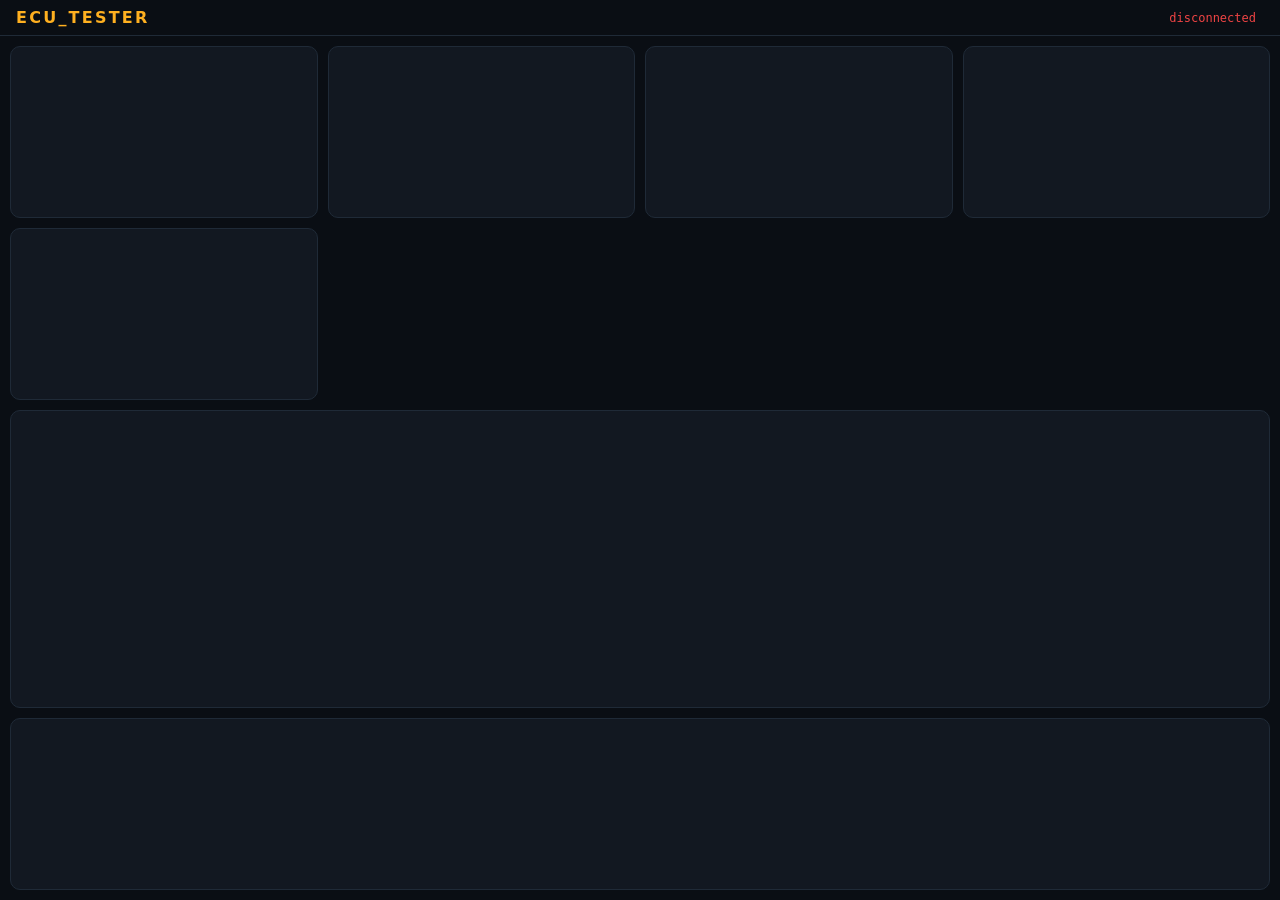
==== web/index.html @ a0873dcd "Add ECU_TESTER scaffold; make firmware build clean for esp32s3 Bring the project scaffold under vers" ====
<!DOCTYPE html>
<html lang="en">
<head>
  <meta charset="utf-8" />
  <meta name="viewport" content="width=device-width, initial-scale=1, viewport-fit=cover" />
  <title>ECU_TESTER</title>
  <link rel="stylesheet" href="css/style.css" />
</head>
<body>
  <!-- Landscape, fullscreen dashboard. Runs in a Chromium kiosk (OPEN_DECISIONS D8). -->
  <div id="app" class="dashboard">
    <header class="topbar">
      <span class="title">ECU_TESTER</span>
      <span id="conn" class="conn conn--down">disconnected</span>
    </header>

    <!-- Component mount points. Each is filled by a JS module (docs/ADDING_COMPONENTS.md).
         The .qml names in the spec map to these web components — QML does not run on
         the ESP32-S3. -->
    <main class="grid">
      <section id="gauges"     class="panel" aria-label="Analog gauges (MAF/MAP/IAT)"></section>
      <section id="voltages"   class="panel" aria-label="Voltage meters (ECU/Sensor)"></section>
      <section id="coils"      class="panel" aria-label="Ignition coils"></section>
      <section id="injectors"  class="panel" aria-label="Injectors (regular + GDI)"></section>
      <section id="status"     class="panel" aria-label="Digital status indicators"></section>
      <section id="scope"      class="panel panel--wide" aria-label="CKP/CMP oscilloscope">
        <canvas id="scope-canvas"></canvas>
      </section>
      <section id="controls"   class="panel panel--wide" aria-label="Manual sim controls"></section>
    </main>
  </div>

  <script type="module" src="js/app.js"></script>
</body>
</html>
---- web/css/style.css ----
/* ECU_TESTER dashboard — minimal landscape/fullscreen shell.
   Visual identity (cyberpunk/automotive) to be developed; salvage S-ECU art per D0. */
:root {
  --bg: #0a0e14;
  --panel: #121821;
  --line: #1f2a37;
  --text: #e6edf3;
  --accent: #ffb020;   /* amber */
  --accent2: #22d3ee;  /* teal  */
  --ok: #34d399;
  --down: #ef4444;
}
* { box-sizing: border-box; }
html, body { margin: 0; height: 100%; background: var(--bg); color: var(--text);
  font-family: "IBM Plex Sans", system-ui, sans-serif; overflow: hidden; }
.dashboard { height: 100vh; display: flex; flex-direction: column; }
.topbar { display: flex; align-items: center; justify-content: space-between;
  padding: 8px 16px; border-bottom: 1px solid var(--line); }
.title { font-weight: 700; letter-spacing: 0.14em; color: var(--accent); }
.conn { font-family: "JetBrains Mono", monospace; font-size: 12px; padding: 2px 8px;
  border-radius: 4px; }
.conn--up { color: var(--ok); }
.conn--down { color: var(--down); }
.grid { flex: 1; display: grid; gap: 10px; padding: 10px;
  grid-template-columns: repeat(4, 1fr); grid-auto-rows: minmax(120px, auto); }
.panel { background: var(--panel); border: 1px solid var(--line); border-radius: 10px;
  padding: 12px; }
.panel--wide { grid-column: span 4; }
#scope-canvas { width: 100%; height: 220px; display: block; }
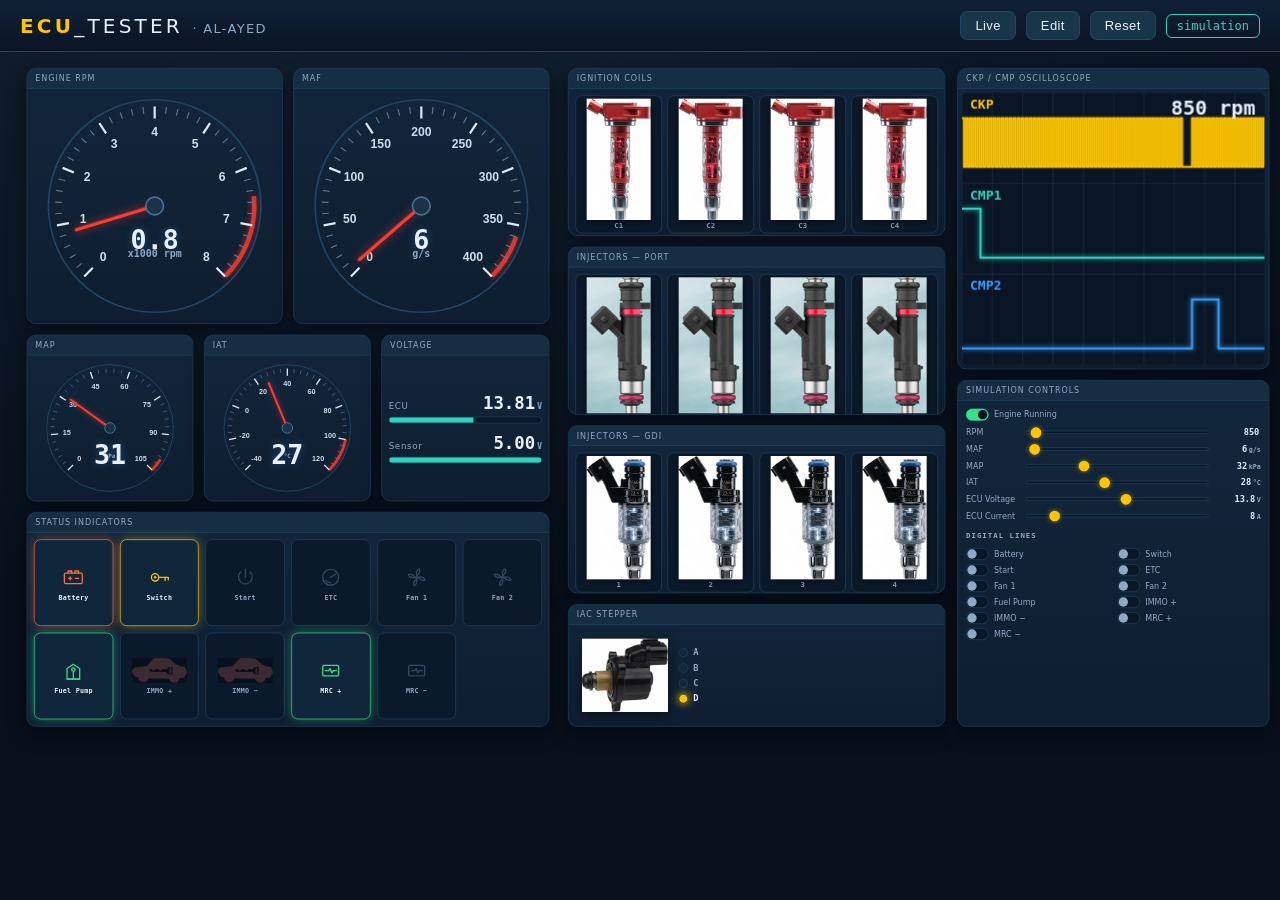
==== commit 016a5b33: "Add web dashboard components, processed assets, and dev tooling Modular front-end for the local dash" ====
--- a/web/index.html
+++ b/web/index.html
@@ -7,27 +7,20 @@
   <link rel="stylesheet" href="css/style.css" />
 </head>
 <body>
-  <!-- Landscape, fullscreen dashboard. Runs in a Chromium kiosk (OPEN_DECISIONS D8). -->
-  <div id="app" class="dashboard">
-    <header class="topbar">
-      <span class="title">ECU_TESTER</span>
-      <span id="conn" class="conn conn--down">disconnected</span>
-    </header>
+  <!-- Landscape kiosk dashboard (OPEN_DECISIONS D8). Free-canvas: modules live on a
+       fixed design-space #stage that scales to FHD/4K; drag/resize in Edit mode. -->
+  <header class="topbar">
+    <span class="brand"><b>ECU</b>_TESTER <em>· AL-AYED</em></span>
+    <div class="tb-actions">
+      <button id="src" class="tb-btn" title="Toggle data source">Live</button>
+      <button id="edit" class="tb-btn" title="Edit / lock layout">Edit</button>
+      <button id="reset" class="tb-btn" title="Reset layout to default">Reset</button>
+      <span id="conn" class="conn conn--sim">simulation</span>
+    </div>
+  </header>
 
-    <!-- Component mount points. Each is filled by a JS module (docs/ADDING_COMPONENTS.md).
-         The .qml names in the spec map to these web components — QML does not run on
-         the ESP32-S3. -->
-    <main class="grid">
-      <section id="gauges"     class="panel" aria-label="Analog gauges (MAF/MAP/IAT)"></section>
-      <section id="voltages"   class="panel" aria-label="Voltage meters (ECU/Sensor)"></section>
-      <section id="coils"      class="panel" aria-label="Ignition coils"></section>
-      <section id="injectors"  class="panel" aria-label="Injectors (regular + GDI)"></section>
-      <section id="status"     class="panel" aria-label="Digital status indicators"></section>
-      <section id="scope"      class="panel panel--wide" aria-label="CKP/CMP oscilloscope">
-        <canvas id="scope-canvas"></canvas>
-      </section>
-      <section id="controls"   class="panel panel--wide" aria-label="Manual sim controls"></section>
-    </main>
+  <div id="stage-wrap">
+    <main id="stage" class="stage"><!-- modules injected by layout.js --></main>
   </div>
 
   <script type="module" src="js/app.js"></script>
--- a/web/css/style.css
+++ b/web/css/style.css
@@ -1,29 +1,169 @@
-/* ECU_TESTER dashboard — minimal landscape/fullscreen shell.
-   Visual identity (cyberpunk/automotive) to be developed; salvage S-ECU art per D0. */
+/* ECU_TESTER dashboard — cobalt (VS Code Cobalt2-flavoured) theme.
+   Free-canvas layout: fixed design-space #stage scaled to FHD/4K. Modules are
+   absolutely positioned, drag/resize in Edit mode. Palette mirrors theme.js (C). */
 :root {
-  --bg: #0a0e14;
-  --panel: #121821;
-  --line: #1f2a37;
-  --text: #e6edf3;
-  --accent: #ffb020;   /* amber */
-  --accent2: #22d3ee;  /* teal  */
-  --ok: #34d399;
-  --down: #ef4444;
+  --bg0:#08101c; --bg1:#0d1a2b; --surface:#12263c; --surface2:#193549;
+  --line:#204461; --text:#e8f1fb; --dim:#8fa9c4;
+  --amber:#ffc600; --cyan:#2dd4bf; --blue:#3aa0ff; --needle:#ff3b30;
+  --ok:#38e08a; --off:#33475f; --warn:#ff6a3d;
 }
 * { box-sizing: border-box; }
-html, body { margin: 0; height: 100%; background: var(--bg); color: var(--text);
-  font-family: "IBM Plex Sans", system-ui, sans-serif; overflow: hidden; }
-.dashboard { height: 100vh; display: flex; flex-direction: column; }
-.topbar { display: flex; align-items: center; justify-content: space-between;
-  padding: 8px 16px; border-bottom: 1px solid var(--line); }
-.title { font-weight: 700; letter-spacing: 0.14em; color: var(--accent); }
-.conn { font-family: "JetBrains Mono", monospace; font-size: 12px; padding: 2px 8px;
-  border-radius: 4px; }
-.conn--up { color: var(--ok); }
-.conn--down { color: var(--down); }
-.grid { flex: 1; display: grid; gap: 10px; padding: 10px;
-  grid-template-columns: repeat(4, 1fr); grid-auto-rows: minmax(120px, auto); }
-.panel { background: var(--panel); border: 1px solid var(--line); border-radius: 10px;
-  padding: 12px; }
-.panel--wide { grid-column: span 4; }
-#scope-canvas { width: 100%; height: 220px; display: block; }
+html,body { margin:0; height:100%; background:
+    radial-gradient(1200px 700px at 30% -10%, #123, transparent),
+    var(--bg0);
+  color:var(--text); overflow:hidden;
+  font-family:"Inter","IBM Plex Sans",system-ui,sans-serif; }
+
+/* ---------- topbar ---------- */
+.topbar { height:52px; display:flex; align-items:center; justify-content:space-between;
+  padding:0 20px; border-bottom:1px solid var(--line);
+  background:linear-gradient(180deg,#0f2036,#0a1524); position:relative; z-index:5; }
+.brand { font-size:20px; letter-spacing:.16em; color:var(--text); }
+.brand b { color:var(--amber); }
+.brand em { color:var(--dim); font-style:normal; font-size:13px; letter-spacing:.1em; }
+.tb-actions { display:flex; align-items:center; gap:10px; }
+.tb-btn { background:var(--surface2); color:var(--text); border:1px solid var(--line);
+  padding:6px 14px; border-radius:7px; font-size:13px; cursor:pointer;
+  transition:.15s; letter-spacing:.03em; }
+.tb-btn:hover { border-color:var(--amber); color:var(--amber); }
+.tb-btn.active { background:var(--amber); color:#0a1524; border-color:var(--amber); }
+.conn { font-family:ui-monospace,monospace; font-size:12px; padding:4px 10px;
+  border-radius:6px; border:1px solid var(--line); }
+.conn--sim  { color:var(--cyan);  border-color:var(--cyan); }
+.conn--live { color:var(--ok);    border-color:var(--ok); }
+.conn--down { color:var(--warn);  border-color:var(--warn); }
+
+/* ---------- stage / free canvas ---------- */
+#stage-wrap { position:absolute; inset:52px 0 0 0; overflow:hidden; }
+.stage { position:relative; transform-origin:top left; }
+.module { position:absolute; display:flex; flex-direction:column;
+  background:linear-gradient(180deg,var(--surface),#0e1e30);
+  border:1px solid var(--line); border-radius:14px; overflow:hidden;
+  box-shadow:0 10px 30px rgba(0,0,0,.45), inset 0 1px 0 rgba(120,170,220,.06); }
+.mod-head { height:30px; display:flex; align-items:center; padding:0 12px;
+  font-size:12px; letter-spacing:.12em; text-transform:uppercase; color:var(--dim);
+  background:rgba(25,53,73,.55); border-bottom:1px solid var(--line); user-select:none; }
+.mod-body { flex:1; position:relative; padding:10px; min-height:0; }
+.mod-resize { display:none; }
+
+/* edit mode affordances */
+body.editing .module { cursor:grab; outline:1px dashed rgba(58,160,255,.5); }
+body.editing .mod-head { cursor:grab; color:var(--amber); }
+body.editing .mod-resize { display:block; position:absolute; right:2px; bottom:2px;
+  width:16px; height:16px; cursor:nwse-resize;
+  background:linear-gradient(135deg,transparent 45%,var(--amber) 45%,var(--amber) 60%,transparent 60%); }
+.module.dragging { cursor:grabbing; box-shadow:0 20px 50px rgba(0,0,0,.6);
+  outline:1px solid var(--amber); z-index:10; }
+
+/* ---------- gauge ---------- */
+.mod-body { display:flex; align-items:center; justify-content:center; }
+.gauge { width:100%; height:100%; overflow:visible; }
+.gauge-ring   { fill:none; stroke:var(--line); stroke-width:1.5; }
+.gauge-major  { stroke:#dfe9f5; stroke-width:2; }
+.gauge-minor  { stroke:#5b7897; stroke-width:1; }
+.gauge-num    { fill:#cdddee; font:600 11px "Inter",sans-serif; text-anchor:middle;
+  dominant-baseline:middle; }
+.gauge-unit   { fill:var(--dim); font:600 9px ui-monospace,monospace; text-anchor:middle; }
+.gauge-redline{ fill:none; stroke:var(--needle); stroke-width:4; opacity:.85;
+  filter:drop-shadow(0 0 3px rgba(255,59,48,.7)); }
+.gauge-needle { stroke:var(--needle); stroke-width:3; stroke-linecap:round;
+  filter:drop-shadow(0 0 4px rgba(255,59,48,.6)); transition:stroke .2s; }
+.gauge-hub    { fill:#1b3348; stroke:#4a6f92; stroke-width:1.5; }
+.gauge-readout{ position:absolute; left:0; right:0; top:58%; text-align:center;
+  pointer-events:none; }
+.gauge-readout .gv { font:700 clamp(20px,3.2vw,40px) ui-monospace,monospace;
+  color:var(--text); text-shadow:0 0 12px rgba(58,160,255,.35); }
+
+/* ---------- voltage meters ---------- */
+.mod-body:has(.vm-row) { flex-direction:column; gap:14px; justify-content:center; }
+.vm-row { width:100%; }
+.vm-head { display:flex; justify-content:space-between; align-items:baseline;
+  margin-bottom:6px; }
+.vm-name { color:var(--dim); font-size:13px; letter-spacing:.08em; }
+.vm-val  { font:700 26px ui-monospace,monospace; color:var(--text); }
+.vm-val small { font-size:12px; color:var(--dim); margin-left:3px; }
+.vm-bar { height:10px; border-radius:6px; background:#0a1727;
+  border:1px solid var(--line); overflow:hidden; }
+.vm-bar > i { display:block; height:100%; width:0; background:var(--cyan);
+  transition:width .12s, background .2s; box-shadow:0 0 10px rgba(45,212,191,.5); }
+
+/* ---------- coil / injector cells ---------- */
+.cell-grid { display:grid; gap:8px; width:100%; height:100%; }
+.coil-grid, .inj-grid { grid-template-columns:repeat(4,1fr); grid-template-rows:repeat(2,1fr); }
+.cell { position:relative; display:flex; flex-direction:column; align-items:center;
+  justify-content:center; background:#0b1a2b; border:1px solid var(--line);
+  border-radius:10px; padding:4px; transition:border-color .15s, box-shadow .15s; }
+.cell-art { position:relative; flex:1; display:flex; align-items:center;
+  justify-content:center; width:100%; min-height:0; }
+.cell-art img { max-height:100%; max-width:80%; object-fit:contain;
+  filter:drop-shadow(0 3px 6px rgba(0,0,0,.5)); }
+.cell-label { font:600 11px ui-monospace,monospace; color:var(--dim); margin-top:2px; }
+.cell.active { border-color:var(--amber); box-shadow:0 0 16px rgba(255,198,0,.25); }
+
+/* spark flash for coils */
+.spark { position:absolute; inset:0; border-radius:10px; pointer-events:none; opacity:0;
+  background:radial-gradient(circle at 50% 42%, rgba(160,210,255,.95), rgba(90,160,255,.35) 40%, transparent 62%); }
+.cell.fire .spark { animation:spark .18s ease-out; }
+@keyframes spark { 0%{opacity:0;transform:scale(.6)} 25%{opacity:1;transform:scale(1.05)}
+  100%{opacity:0;transform:scale(1.2)} }
+
+/* injector spray */
+.inj-spray { position:absolute; bottom:-6%; left:50%; transform:translateX(-50%) scaleY(.2);
+  transform-origin:top center; max-height:60%!important; opacity:0; }
+.cell.spraying .inj-spray { animation:spray .3s ease-in infinite; }
+.cell.spraying { border-color:var(--cyan); box-shadow:0 0 16px rgba(45,212,191,.25); }
+@keyframes spray { 0%{opacity:0;transform:translateX(-50%) scaleY(.2)}
+  40%{opacity:.95} 100%{opacity:0;transform:translateX(-50%) scaleY(1)} }
+
+/* ---------- status tell-tales ---------- */
+.status-grid { display:grid; grid-template-columns:repeat(6,1fr); gap:10px;
+  width:100%; height:100%; }
+.tell { display:flex; flex-direction:column; align-items:center; justify-content:center;
+  gap:6px; background:#0b1a2b; border:1px solid var(--line); border-radius:10px;
+  color:var(--off); padding:6px; transition:.18s; }
+.tell-glyph svg { width:38px; height:38px; display:block; }
+.tell-photo { height:38px; object-fit:contain; opacity:.35; filter:grayscale(.6); transition:.18s; }
+.tell-label { font:600 10px ui-monospace,monospace; color:var(--dim); letter-spacing:.04em; }
+.tell.on { color:var(--on); border-color:var(--on); background:#10263a;
+  box-shadow:0 0 16px color-mix(in srgb,var(--on) 40%,transparent); }
+.tell.on .tell-photo { opacity:1; filter:none; }
+.tell.on .tell-label { color:var(--text); }
+
+/* ---------- IAC ---------- */
+.iac { display:flex; align-items:center; gap:16px; width:100%; height:100%; padding:4px 10px; }
+.iac-photo { height:88%; max-width:52%; object-fit:contain;
+  filter:drop-shadow(0 4px 8px rgba(0,0,0,.5)); }
+.iac-phases { display:flex; flex-direction:column; gap:8px; }
+.phase { display:flex; align-items:center; gap:8px; color:var(--dim);
+  font:600 13px ui-monospace,monospace; }
+.phase i { width:14px; height:14px; border-radius:50%; background:#12283c;
+  border:1px solid var(--line); transition:.1s; }
+.phase.lit i { background:var(--amber); box-shadow:0 0 12px var(--amber); }
+.phase.lit { color:var(--text); }
+
+/* ---------- scope ---------- */
+#stage .module[data-id="scope"] .mod-body { padding:6px; }
+.scope-canvas { width:100%; height:100%; display:block; border-radius:8px; }
+
+/* ---------- controls ---------- */
+#stage .module[data-id="controls"] .mod-body { display:block; overflow-y:auto; padding:12px; }
+.controls { display:flex; flex-direction:column; gap:10px; }
+.ctl-sub { font:600 11px ui-monospace,monospace; letter-spacing:.14em;
+  text-transform:uppercase; color:var(--dim); margin:6px 0 2px; }
+.ctl-slider { display:grid; grid-template-columns:78px 1fr 66px; align-items:center; gap:10px; }
+.ctl-name { font-size:12px; color:var(--dim); }
+.ctl-slider .ctl-val { font:700 13px ui-monospace,monospace; text-align:right; color:var(--text); }
+.ctl-val small { color:var(--dim); font-size:10px; margin-left:2px; }
+input[type=range] { -webkit-appearance:none; height:5px; border-radius:4px;
+  background:#0a1727; border:1px solid var(--line); outline:none; }
+input[type=range]::-webkit-slider-thumb { -webkit-appearance:none; width:16px; height:16px;
+  border-radius:50%; background:var(--amber); cursor:pointer; box-shadow:0 0 8px rgba(255,198,0,.6); }
+.toggle-grid { display:grid; grid-template-columns:1fr 1fr; gap:6px 12px; }
+.ctl-toggle { display:flex; align-items:center; gap:8px; cursor:pointer; }
+.ctl-toggle input { display:none; }
+.ctl-toggle .sw { width:34px; height:18px; border-radius:10px; background:#0a1727;
+  border:1px solid var(--line); position:relative; transition:.15s; flex:none; }
+.ctl-toggle .sw::after { content:""; position:absolute; top:1px; left:1px; width:14px;
+  height:14px; border-radius:50%; background:var(--dim); transition:.15s; }
+.ctl-toggle input:checked + .sw { background:var(--ok); border-color:var(--ok); }
+.ctl-toggle input:checked + .sw::after { left:17px; background:#0a1524; }
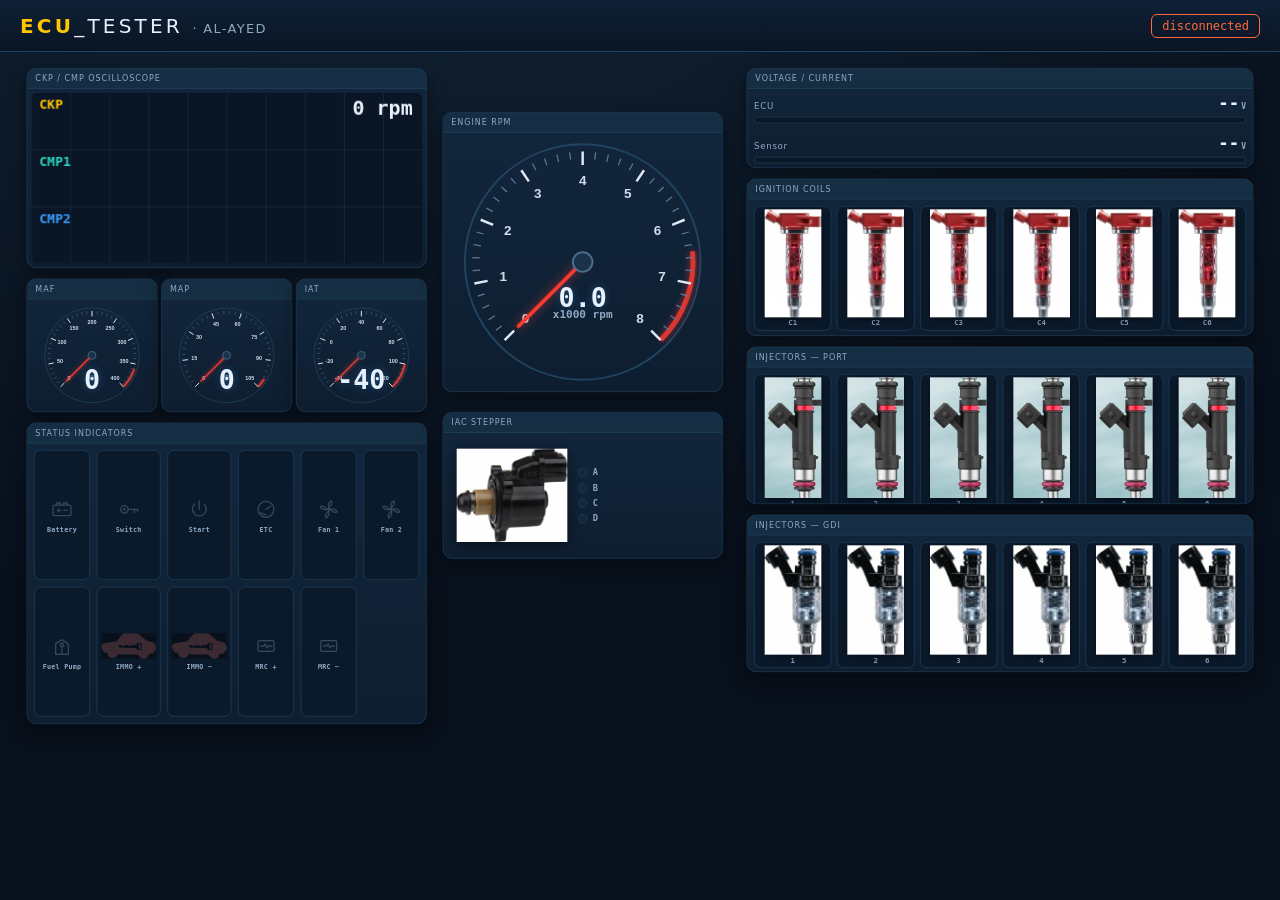
==== commit b8d0694e: "Real-time-only dashboard: drop sim, reorder to sketch, 6-cyl banks Remove simulation mode entirely (" ====
--- a/web/index.html
+++ b/web/index.html
@@ -8,14 +8,11 @@
 </head>
 <body>
   <!-- Landscape kiosk dashboard (OPEN_DECISIONS D8). Free-canvas: modules live on a
-       fixed design-space #stage that scales to FHD/4K; drag/resize in Edit mode. -->
+       fixed design-space #stage that scales to FHD/4K. Real-time device data only. -->
   <header class="topbar">
     <span class="brand"><b>ECU</b>_TESTER <em>· AL-AYED</em></span>
     <div class="tb-actions">
-      <button id="src" class="tb-btn" title="Toggle data source">Live</button>
-      <button id="edit" class="tb-btn" title="Edit / lock layout">Edit</button>
-      <button id="reset" class="tb-btn" title="Reset layout to default">Reset</button>
-      <span id="conn" class="conn conn--sim">simulation</span>
+      <span id="conn" class="conn conn--connecting">connecting…</span>
     </div>
   </header>
 
--- a/web/css/style.css
+++ b/web/css/style.css
@@ -22,16 +22,11 @@
 .brand b { color:var(--amber); }
 .brand em { color:var(--dim); font-style:normal; font-size:13px; letter-spacing:.1em; }
 .tb-actions { display:flex; align-items:center; gap:10px; }
-.tb-btn { background:var(--surface2); color:var(--text); border:1px solid var(--line);
-  padding:6px 14px; border-radius:7px; font-size:13px; cursor:pointer;
-  transition:.15s; letter-spacing:.03em; }
-.tb-btn:hover { border-color:var(--amber); color:var(--amber); }
-.tb-btn.active { background:var(--amber); color:#0a1524; border-color:var(--amber); }
 .conn { font-family:ui-monospace,monospace; font-size:12px; padding:4px 10px;
   border-radius:6px; border:1px solid var(--line); }
-.conn--sim  { color:var(--cyan);  border-color:var(--cyan); }
-.conn--live { color:var(--ok);    border-color:var(--ok); }
-.conn--down { color:var(--warn);  border-color:var(--warn); }
+.conn--connecting   { color:var(--amber); border-color:var(--amber); }
+.conn--connected    { color:var(--ok);    border-color:var(--ok); }
+.conn--disconnected { color:var(--warn);  border-color:var(--warn); }
 
 /* ---------- stage / free canvas ---------- */
 #stage-wrap { position:absolute; inset:52px 0 0 0; overflow:hidden; }
@@ -44,16 +39,6 @@
   font-size:12px; letter-spacing:.12em; text-transform:uppercase; color:var(--dim);
   background:rgba(25,53,73,.55); border-bottom:1px solid var(--line); user-select:none; }
 .mod-body { flex:1; position:relative; padding:10px; min-height:0; }
-.mod-resize { display:none; }
-
-/* edit mode affordances */
-body.editing .module { cursor:grab; outline:1px dashed rgba(58,160,255,.5); }
-body.editing .mod-head { cursor:grab; color:var(--amber); }
-body.editing .mod-resize { display:block; position:absolute; right:2px; bottom:2px;
-  width:16px; height:16px; cursor:nwse-resize;
-  background:linear-gradient(135deg,transparent 45%,var(--amber) 45%,var(--amber) 60%,transparent 60%); }
-.module.dragging { cursor:grabbing; box-shadow:0 20px 50px rgba(0,0,0,.6);
-  outline:1px solid var(--amber); z-index:10; }
 
 /* ---------- gauge ---------- */
 .mod-body { display:flex; align-items:center; justify-content:center; }
@@ -89,7 +74,7 @@
 
 /* ---------- coil / injector cells ---------- */
 .cell-grid { display:grid; gap:8px; width:100%; height:100%; }
-.coil-grid, .inj-grid { grid-template-columns:repeat(4,1fr); grid-template-rows:repeat(2,1fr); }
+.coil-grid, .inj-grid { grid-template-columns:repeat(6,1fr); grid-template-rows:1fr; }
 .cell { position:relative; display:flex; flex-direction:column; align-items:center;
   justify-content:center; background:#0b1a2b; border:1px solid var(--line);
   border-radius:10px; padding:4px; transition:border-color .15s, box-shadow .15s; }
@@ -144,26 +129,3 @@
 /* ---------- scope ---------- */
 #stage .module[data-id="scope"] .mod-body { padding:6px; }
 .scope-canvas { width:100%; height:100%; display:block; border-radius:8px; }
-
-/* ---------- controls ---------- */
-#stage .module[data-id="controls"] .mod-body { display:block; overflow-y:auto; padding:12px; }
-.controls { display:flex; flex-direction:column; gap:10px; }
-.ctl-sub { font:600 11px ui-monospace,monospace; letter-spacing:.14em;
-  text-transform:uppercase; color:var(--dim); margin:6px 0 2px; }
-.ctl-slider { display:grid; grid-template-columns:78px 1fr 66px; align-items:center; gap:10px; }
-.ctl-name { font-size:12px; color:var(--dim); }
-.ctl-slider .ctl-val { font:700 13px ui-monospace,monospace; text-align:right; color:var(--text); }
-.ctl-val small { color:var(--dim); font-size:10px; margin-left:2px; }
-input[type=range] { -webkit-appearance:none; height:5px; border-radius:4px;
-  background:#0a1727; border:1px solid var(--line); outline:none; }
-input[type=range]::-webkit-slider-thumb { -webkit-appearance:none; width:16px; height:16px;
-  border-radius:50%; background:var(--amber); cursor:pointer; box-shadow:0 0 8px rgba(255,198,0,.6); }
-.toggle-grid { display:grid; grid-template-columns:1fr 1fr; gap:6px 12px; }
-.ctl-toggle { display:flex; align-items:center; gap:8px; cursor:pointer; }
-.ctl-toggle input { display:none; }
-.ctl-toggle .sw { width:34px; height:18px; border-radius:10px; background:#0a1727;
-  border:1px solid var(--line); position:relative; transition:.15s; flex:none; }
-.ctl-toggle .sw::after { content:""; position:absolute; top:1px; left:1px; width:14px;
-  height:14px; border-radius:50%; background:var(--dim); transition:.15s; }
-.ctl-toggle input:checked + .sw { background:var(--ok); border-color:var(--ok); }
-.ctl-toggle input:checked + .sw::after { left:17px; background:#0a1524; }
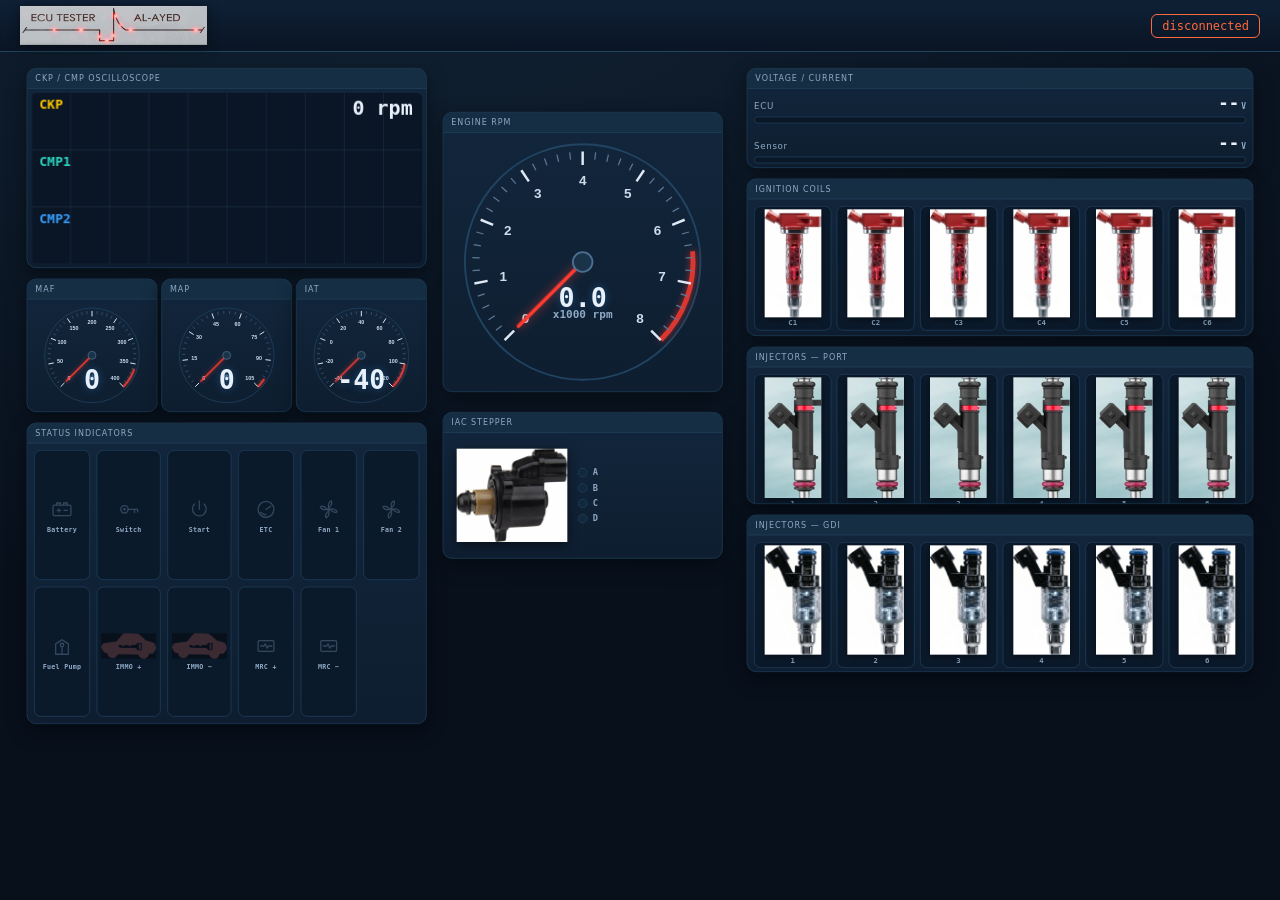
==== commit 70907a9e: "Replace text brand with AL-AYED logo plate in topbar Swap the text-based "ECU_TESTER · AL-AYED" span" ====
--- a/web/index.html
+++ b/web/index.html
@@ -10,7 +10,7 @@
   <!-- Landscape kiosk dashboard (OPEN_DECISIONS D8). Free-canvas: modules live on a
        fixed design-space #stage that scales to FHD/4K. Real-time device data only. -->
   <header class="topbar">
-    <span class="brand"><b>ECU</b>_TESTER <em>· AL-AYED</em></span>
+    <img class="brand-logo" src="assets/img/logo.png" alt="ECU TESTER · AL-AYED" />
     <div class="tb-actions">
       <span id="conn" class="conn conn--connecting">connecting…</span>
     </div>
--- a/web/css/style.css
+++ b/web/css/style.css
@@ -18,9 +18,8 @@
 .topbar { height:52px; display:flex; align-items:center; justify-content:space-between;
   padding:0 20px; border-bottom:1px solid var(--line);
   background:linear-gradient(180deg,#0f2036,#0a1524); position:relative; z-index:5; }
-.brand { font-size:20px; letter-spacing:.16em; color:var(--text); }
-.brand b { color:var(--amber); }
-.brand em { color:var(--dim); font-style:normal; font-size:13px; letter-spacing:.1em; }
+.brand-logo { height:40px; width:auto; display:block; object-fit:contain;
+  filter:drop-shadow(0 2px 6px rgba(0,0,0,.5)); }
 .tb-actions { display:flex; align-items:center; gap:10px; }
 .conn { font-family:ui-monospace,monospace; font-size:12px; padding:4px 10px;
   border-radius:6px; border:1px solid var(--line); }
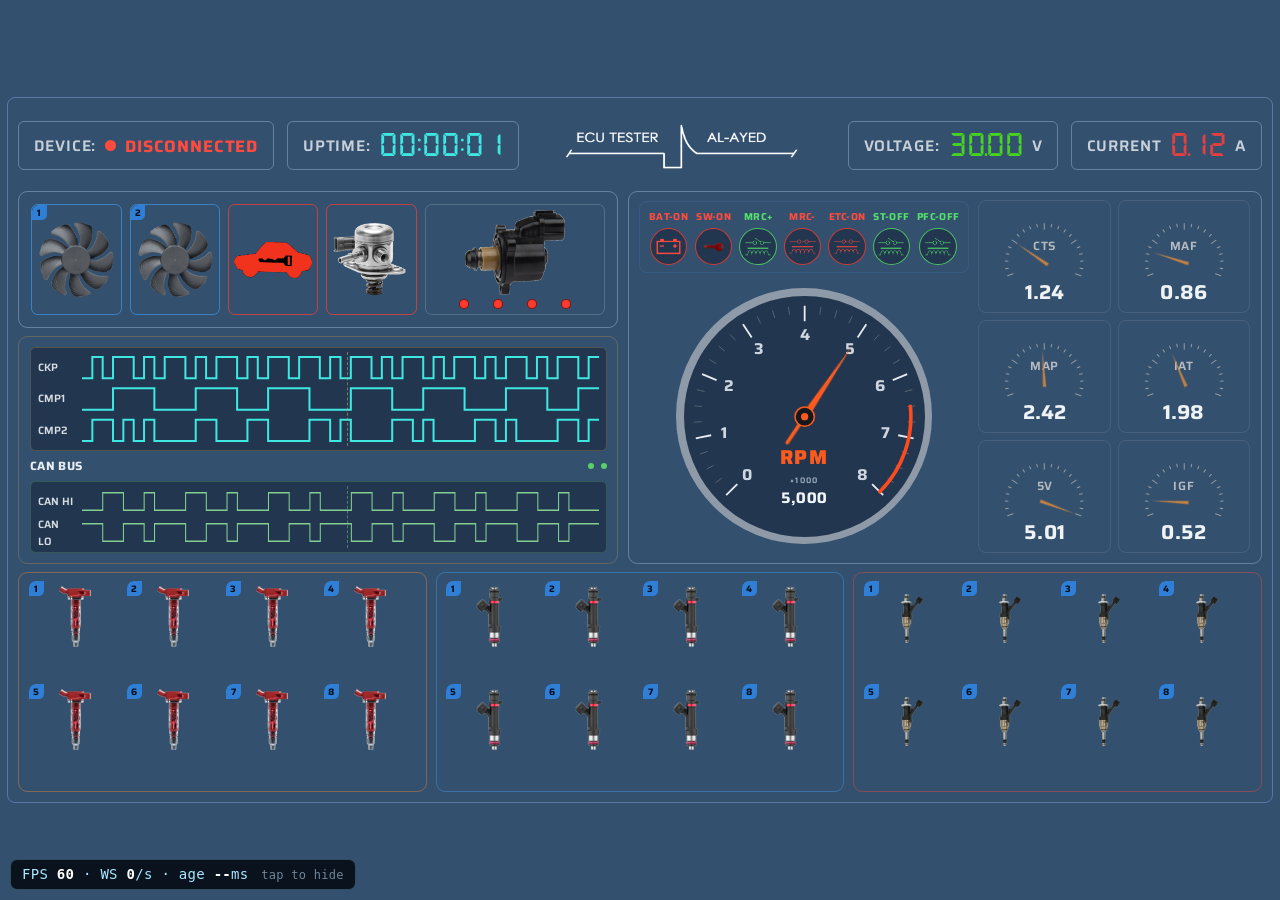
==== commit 43d4c274: "New AL-AYED dashboard: flat marine skin, live protocol wiring, TV-grade rendering Replace the old co" ====
--- a/web/index.html
+++ b/web/index.html
@@ -1,25 +1,212 @@
 <!DOCTYPE html>
 <html lang="en">
 <head>
-  <meta charset="utf-8" />
-  <meta name="viewport" content="width=device-width, initial-scale=1, viewport-fit=cover" />
-  <title>ECU_TESTER</title>
-  <link rel="stylesheet" href="css/style.css" />
+<meta charset="utf-8">
+<meta name="viewport" content="width=device-width, initial-scale=1">
+<title>ECU TESTER — AL-AYED</title>
+<link rel="stylesheet" href="style.css">
 </head>
 <body>
-  <!-- Landscape kiosk dashboard (OPEN_DECISIONS D8). Free-canvas: modules live on a
-       fixed design-space #stage that scales to FHD/4K. Real-time device data only. -->
-  <header class="topbar">
-    <img class="brand-logo" src="assets/img/logo.png" alt="ECU TESTER · AL-AYED" />
-    <div class="tb-actions">
-      <span id="conn" class="conn conn--connecting">connecting…</span>
+
+<div class="stage" id="stage">
+  <!-- Shared SVG gradient defs -->
+  <svg width="0" height="0" style="position:absolute" aria-hidden="true"><defs>
+    <linearGradient id="mgNeedle" x1="0" y1="0" x2="1" y2="1">
+      <stop offset="0" stop-color="#f2b578"></stop>
+      <stop offset="0.6" stop-color="#c07a38"></stop>
+      <stop offset="1" stop-color="#8a4f1e"></stop>
+    </linearGradient>
+  </defs></svg>
+
+  <div class="frame">
+
+    <!-- ================= TOP BAR ================= -->
+    <div class="topbar">
+      <!-- DEVICE STATUS -->
+      <div class="readout readout--device" id="device-panel">
+        <span class="readout-label">DEVICE:</span>
+        <div class="status-led"></div>
+        <span class="status-text" id="device-status">CONNECTED</span>
+      </div>
+
+      <!-- UPTIME -->
+      <div class="readout">
+        <span class="readout-label">UPTIME:</span>
+        <div class="seg seg--uptime">
+          <span class="seg-value" id="uptime">00:00:00</span>
+        </div>
+      </div>
+
+      <!-- CENTER LOGO -->
+      <div class="logo-wrap">
+        <img src="assets/img/logo_w.png" alt="ECU TESTER — AL-AYED">
+      </div>
+
+      <!-- VOLTAGE -->
+      <div class="readout">
+        <span class="readout-label">VOLTAGE:</span>
+        <div class="seg seg--voltage">
+          <span class="seg-value" id="voltage">30.00</span>
+        </div>
+        <span class="readout-unit">V</span>
+      </div>
+
+      <!-- CURRENT -->
+      <div class="readout">
+        <span class="readout-label">CURRENT</span>
+        <div class="seg seg--current">
+          <span class="seg-value" id="current">0.12</span>
+        </div>
+        <span class="readout-unit">A</span>
+      </div>
     </div>
-  </header>
-
-  <div id="stage-wrap">
-    <main id="stage" class="stage"><!-- modules injected by layout.js --></main>
+
+    <!-- ================= MIDDLE ROW ================= -->
+    <div class="mid">
+
+      <!-- LEFT COLUMN -->
+      <div class="left-col">
+
+        <!-- STATUS BUTTON GRID -->
+        <div class="status-grid">
+          <div class="status-cell status-cell--fan" data-cell="fan1">
+            <div class="num-badge">1</div>
+            <img src="assets/img/fan.png" alt="FAN 1">
+          </div>
+          <div class="status-cell status-cell--fan status-cell--fan2" data-cell="fan2">
+            <div class="num-badge">2</div>
+            <img src="assets/img/fan.png" alt="FAN 2">
+          </div>
+          <div class="status-cell status-cell--red" data-cell="imo">
+            <img src="assets/img/immo.png" alt="IMO immobilizer">
+          </div>
+          <div class="status-cell status-cell--red" data-cell="hip">
+            <img src="assets/img/hip.png" alt="HIP high-pressure pump">
+          </div>
+          <div class="status-cell status-cell--iac" id="iac-cell">
+            <img src="assets/img/iac.png" alt="IAC valve">
+            <div class="iac-leds">
+              <div class="iac-led"></div>
+              <div class="iac-led"></div>
+              <div class="iac-led"></div>
+              <div class="iac-led"></div>
+            </div>
+          </div>
+        </div>
+
+        <!-- OSCILLOSCOPE PANEL -->
+        <div class="scope">
+          <!-- CKP / CMP plot: one canvas for all three lanes. SVG path mutation
+               is the priciest repeated paint on single-threaded TV renderers;
+               canvas strokes the same square waves for a fraction of the cost. -->
+          <div class="scope-plot scope-plot--ckp">
+            <div class="scope-cursor"></div>
+            <div class="scope-lanes">
+              <span class="trace-label">CKP</span>
+              <span class="trace-label">CMP1</span>
+              <span class="trace-label">CMP2</span>
+            </div>
+            <canvas id="scope-canvas"></canvas>
+          </div>
+          <!-- CAN header -->
+          <div class="scope-header">
+            <span class="scope-header-title">CAN BUS</span>
+            <span class="scope-header-spacer"></span>
+            <span class="scope-header-dot"></span>
+            <span class="scope-header-dot"></span>
+          </div>
+          <!-- CAN plot (decorative — no CAN channel in protocol v1). The scroll
+               animates the <svg> element itself so it stays GPU-composited;
+               transforms inside an SVG repaint per frame on TV browsers. -->
+          <div class="scope-plot scope-plot--can">
+            <div class="scope-cursor"></div>
+            <div class="trace-row">
+              <span class="trace-label">CAN HI</span>
+              <div class="trace-clip">
+                <div class="can-scroll can-scroll--hi" style="animation-duration: var(--canh-dur)"></div>
+              </div>
+            </div>
+            <div class="trace-row">
+              <span class="trace-label">CAN LO</span>
+              <div class="trace-clip">
+                <div class="can-scroll can-scroll--lo" style="animation-duration: var(--canl-dur)"></div>
+              </div>
+            </div>
+          </div>
+        </div>
+      </div>
+
+      <!-- RIGHT COLUMN : SENSOR GAUGES & RPM -->
+      <div class="gauges-panel">
+        <div class="gauges-row">
+          <!-- left sub: indicators + RPM -->
+          <div class="gauges-left">
+            <div class="indicators" id="indicators"></div>
+
+            <div class="rpm-wrap">
+              <div class="rpm-bezel">
+                <div class="rpm-face">
+                  <svg viewBox="0 0 400 400">
+                    <g id="rpm-ticks"></g>
+                    <path id="rpm-redline" class="rpm-redline" fill="none" stroke="#ff4a1e" stroke-width="6" stroke-linecap="round"></path>
+                    <g fill="#cdd6e0" font-family="Saira" font-size="26" font-weight="700" text-anchor="middle" dominant-baseline="central">
+                      <text x="103.8" y="296.2">0</text>
+                      <text x="66.6" y="226.5">1</text>
+                      <text x="74.4" y="148.0">2</text>
+                      <text x="124.4" y="86.9">3</text>
+                      <text x="200" y="64">4</text>
+                      <text x="275.6" y="86.9">5</text>
+                      <text x="325.6" y="148.0">6</text>
+                      <text x="333.4" y="226.5">7</text>
+                      <text x="296.2" y="296.2">8</text>
+                    </g>
+                  </svg>
+                  <!-- needle in its own svg: rotating the element (not a group
+                       inside the dial svg) stays on the compositor -->
+                  <svg id="rpm-needle" viewBox="0 0 400 400">
+                    <g class="rpm-needle-wobble">
+                      <polygon points="200,58 206,200 194,200" fill="#ff5a1e"></polygon>
+                      <line x1="200" y1="200" x2="200" y2="252" stroke="#ff5a1e" stroke-width="6" stroke-linecap="round"></line>
+                    </g>
+                  </svg>
+                  <svg viewBox="0 0 400 400" aria-hidden="true">
+                    <circle cx="200" cy="200" r="16" fill="#15181c" stroke="#ff5a1e" stroke-width="2.5"></circle>
+                    <circle cx="200" cy="200" r="6" fill="#ff5a1e"></circle>
+                  </svg>
+                  <div class="rpm-center">
+                    <div class="rpm-title">RPM</div>
+                    <div class="rpm-x1000">×1000</div>
+                    <div class="rpm-reading" id="rpm-reading">5,000</div>
+                  </div>
+                </div>
+              </div>
+            </div>
+          </div>
+
+          <!-- right sub: mini gauges -->
+          <div class="mini-gauges" id="mini-gauges"></div>
+        </div>
+      </div>
+    </div>
+
+    <!-- ================= OUTPUT DRIVER BANKS ================= -->
+    <div class="banks">
+      <div class="bank bank--coil">
+        <div class="bank-grid" id="bank-coil"></div>
+      </div>
+      <div class="bank bank--inj">
+        <div class="bank-grid" id="bank-inj"></div>
+      </div>
+      <div class="bank bank--gdi">
+        <div class="bank-grid" id="bank-gdi"></div>
+      </div>
+    </div>
+
   </div>
-
-  <script type="module" src="js/app.js"></script>
+</div>
+
+<script src="app.js"></script>
+<script type="module" src="js/live.js"></script>
+<script src="js/diag.js"></script>
 </body>
 </html>
--- a/web/style.css
+++ b/web/style.css
@@ -0,0 +1,854 @@
+/* ==========================================================================
+   ECU TESTER Dashboard — AL-AYED
+   1920×1080 design canvas, scaled to fit the viewport (crisp at 4K).
+
+   FLAT MARINE SKIN: single unified navy background, flat colors, 1px borders,
+   no gradients / box-shadows / text-shadows / filters anywhere. This is the
+   production design — the display devices are TV-class single-threaded
+   renderers where decorative paint costs frames (see web/README.md).
+   ========================================================================== */
+
+/* ---- Fonts (self-hosted, works offline) ---- */
+@font-face {
+  font-family: 'Saira';
+  font-style: normal;
+  font-weight: 100 900;
+  font-stretch: 100%;
+  font-display: swap;
+  src: url('assets/fonts/saira-latin.woff2') format('woff2');
+  unicode-range: U+0000-00FF, U+0131, U+0152-0153, U+02BB-02BC, U+02C6, U+02DA, U+02DC, U+0304, U+0308, U+0329, U+2000-206F, U+20AC, U+2122, U+2191, U+2193, U+2212, U+2215, U+FEFF, U+FFFD;
+}
+@font-face {
+  font-family: 'Saira';
+  font-style: normal;
+  font-weight: 100 900;
+  font-stretch: 100%;
+  font-display: swap;
+  src: url('assets/fonts/saira-latin-ext.woff2') format('woff2');
+  unicode-range: U+0100-02BA, U+02BD-02C5, U+02C7-02CC, U+02CE-02D7, U+02DD-02FF, U+0304, U+0308, U+0329, U+1D00-1DBF, U+1E00-1E9F, U+1EF2-1EFF, U+2020, U+20A0-20AB, U+20AD-20C0, U+2113, U+2C60-2C7F, U+A720-A7FF;
+}
+@font-face {
+  font-family: 'Saira';
+  font-style: normal;
+  font-weight: 100 900;
+  font-stretch: 100%;
+  font-display: swap;
+  src: url('assets/fonts/saira-vietnamese.woff2') format('woff2');
+  unicode-range: U+0102-0103, U+0110-0111, U+0128-0129, U+0168-0169, U+01A0-01A1, U+01AF-01B0, U+0300-0301, U+0303-0304, U+0308-0309, U+0323, U+0329, U+1EA0-1EF9, U+20AB;
+}
+@font-face {
+  font-family: 'DSEG7';
+  font-style: normal;
+  font-weight: 700;
+  font-display: swap;
+  src: url('assets/fonts/dseg7-classic-700.woff2') format('woff2');
+}
+
+/* ---- Palette (flat) + animation timing driven from JS (RPM-scaled) ---- */
+:root {
+  --navy: #33516f;        /* unified marine background ("white navy") */
+  --navy-deep: #22374f;   /* scope screens + dial faces */
+  --line: rgba(160, 190, 220, 0.45); /* default panel border */
+  --fan-dur-a: 0.83s;
+  --fan-dur-b: 0.97s;
+  --spark-dur: 1.11s;
+  --spray-dur: 1.02s;
+  --gdi-dur: 0.97s;
+  --canh-dur: 1.35s;
+  --canl-dur: 1.55s;
+}
+
+* { box-sizing: border-box; }
+
+html, body {
+  margin: 0;
+  padding: 0;
+  background: var(--navy);
+  overflow: hidden;
+  width: 100%;
+  height: 100%;
+}
+
+/* ---- Keyframes (GPU-friendly: transform + opacity only) ---- */
+@keyframes fan-spin { to { transform: rotate(360deg); } }
+
+@keyframes spark-flicker {
+  0%, 3.5%, 17%, 100% { opacity: 0; }
+  4%                  { opacity: 1; }
+  7%                  { opacity: .9; }
+  10%                 { opacity: .2; }
+  13%                 { opacity: .75; }
+}
+
+/* spark-like: instant full-size burst, opacity only (no scale blending) */
+@keyframes spray-pulse {
+  0%, 3.5%, 22%, 100% { opacity: 0; }
+  4%                  { opacity: 1; }
+  14%                 { opacity: .85; }
+}
+
+@keyframes mini-needle-wobble {
+  0%, 100% { transform: rotate(-2.5deg); }
+  50%      { transform: rotate(3.2deg); }
+}
+
+@keyframes rpm-needle-wobble {
+  0%, 100% { transform: rotate(-0.6deg); }
+  50%      { transform: rotate(0.8deg); }
+}
+
+/* ==========================================================================
+   Stage — fixed 1920×1080 canvas scaled to the viewport by JS
+   ========================================================================== */
+.stage {
+  width: 1920px;
+  height: 1080px;
+  position: absolute;
+  top: 0;
+  left: 0;
+  transform-origin: top left;
+  background: var(--navy);
+  font-family: 'Saira', sans-serif;
+  overflow: hidden;
+}
+
+/* Outer frame — flat bezel line on the unified background */
+.frame {
+  position: absolute;
+  inset: 10px;
+  border-radius: 12px;
+  padding: 16px;
+  display: flex;
+  flex-direction: column;
+  gap: 12px;
+  background: var(--navy);
+  border: 2px solid #567aa3;
+}
+
+/* ==========================================================================
+   Top bar — DEVICE · UPTIME · logo · VOLTAGE · CURRENT
+   ========================================================================== */
+.topbar {
+  height: 112px;
+  flex: none;
+  display: flex;
+  align-items: center;
+  gap: 20px;
+}
+
+.readout {
+  display: flex;
+  align-items: center;
+  gap: 12px;
+  padding: 16px 22px;
+  border-radius: 9px;
+  border: 1px solid var(--line);
+}
+.readout--device { gap: 13px; }
+
+.readout-label {
+  color: #c7d0d8;
+  font-weight: 600;
+  font-size: 23px;
+  letter-spacing: .06em;
+}
+.readout-unit {
+  color: #c7d0d8;
+  font-weight: 600;
+  font-size: 23px;
+  align-self: flex-end;
+}
+
+/* Device status LED + text (flat) */
+.status-led {
+  width: 17px;
+  height: 17px;
+  border-radius: 50%;
+  background: #3ce06a;
+}
+.status-text {
+  font-weight: 700;
+  font-size: 25px;
+  letter-spacing: .05em;
+  color: #3ce06a;
+}
+.readout--device.is-disconnected .status-led { background: #ff4a3d; }
+.readout--device.is-disconnected .status-text { color: #ff4a3d; }
+
+/* 7-segment LED readouts (no ghost digits — one paint per update) */
+.seg {
+  position: relative;
+  line-height: 1;
+}
+.seg-value {
+  font-family: 'DSEG7', ui-monospace, monospace;
+  font-size: 35px;
+  position: relative;
+  font-variant-numeric: tabular-nums;
+}
+.seg--uptime  .seg-value { color: #3fe7e1; }
+.seg--voltage .seg-value { color: #46d420; }
+.seg--current .seg-value { color: #e73f3f; }
+
+.logo-wrap {
+  flex: 1;
+  position: relative;
+  height: 100%;
+  display: flex;
+  align-items: center;
+  justify-content: center;
+}
+.logo-wrap img {
+  height: 100px;
+  object-fit: contain;
+}
+
+/* ==========================================================================
+   Middle row
+   ========================================================================== */
+.mid {
+  flex: 1;
+  min-height: 0;
+  display: flex;
+  gap: 14px;
+}
+
+.left-col {
+  width: 900px;
+  flex: none;
+  display: flex;
+  flex-direction: column;
+  gap: 12px;
+  min-height: 0;
+}
+
+/* ---- Status button grid: FAN 1 · FAN 2 · IMO · HIP · IAC ---- */
+.status-grid {
+  height: 206px;
+  flex: none;
+  border-radius: 14px;
+  padding: 18px;
+  border: 1px solid var(--line);
+  display: grid;
+  grid-template-columns: 1fr 1fr 1fr 1fr 2fr;
+  grid-template-rows: 1fr;
+  gap: 12px;
+}
+
+.status-cell {
+  position: relative;
+  display: flex;
+  flex-direction: column;
+  align-items: center;
+  justify-content: center;
+  gap: 4px;
+  padding: 8px;
+  overflow: hidden;
+  border-radius: 10px;
+  font-weight: 700;
+  letter-spacing: .05em;
+}
+.status-cell img {
+  flex: 1;
+  min-height: 0;
+  width: 100%;
+  object-fit: contain;
+}
+
+.status-cell--fan {
+  color: #5fb8ff;
+  border: 1px solid rgba(63, 164, 255, 0.6);
+}
+/* Stepped timing everywhere below: a continuous 60 Hz animation damages the
+   screen every frame; steps(N) repaints ~10–35×/s — reads the same on a bench,
+   costs a fraction on software-rendering TVs. */
+.status-cell--fan img {
+  width: 180px;
+  transform-origin: 50% 50%;
+  will-change: transform;
+  animation: fan-spin var(--fan-dur-a) steps(24, end) infinite;
+}
+.status-cell--fan2 img { animation: fan-spin var(--fan-dur-b) steps(24, end) infinite reverse; }
+
+.status-cell--red {
+  color: #ff5b50;
+  border: 1px solid rgba(255, 60, 50, 0.7);
+}
+
+.status-cell--iac {
+  color: #e8edf2;
+  border: 1px solid rgba(150, 165, 180, 0.35);
+}
+
+.iac-leds {
+  flex: none;
+  display: flex;
+  justify-content: space-evenly;
+  align-items: center;
+  width: 100%;
+  padding: 2px 6px 0;
+}
+.iac-led {
+  width: 15px;
+  height: 15px;
+  border-radius: 50%;
+  background: #ff3b2d;
+  border: 1px solid rgba(120, 10, 5, 0.85);
+}
+.iac-led.is-off {
+  background: #331914;
+  border: 1px solid rgba(60, 15, 10, 0.85);
+}
+
+/* Corner number badge (shared: fan cells + bank cells) */
+.num-badge {
+  position: absolute;
+  top: 0;
+  left: 0;
+  width: 22px;
+  height: 22px;
+  border-top-left-radius: 10px;
+  border-bottom-right-radius: 8px;
+  background: #2f7fd6;
+  color: #04101f;
+  font-weight: 700;
+  font-size: 14px;
+  display: flex;
+  align-items: center;
+  justify-content: center;
+  z-index: 2;
+}
+
+/* ---- Oscilloscope panel ---- */
+.scope {
+  flex: 1;
+  min-height: 0;
+  border-radius: 14px;
+  padding: 14px 16px;
+  border: 1px solid rgba(200, 150, 80, 0.32);
+  display: flex;
+  flex-direction: column;
+  gap: 8px;
+}
+
+.scope-plot {
+  position: relative;
+  min-height: 0;
+  border-radius: 8px;
+  background: var(--navy-deep);
+  padding: 6px 10px;
+  display: flex;
+  flex-direction: column;
+}
+.scope-plot--ckp {
+  flex: 1.5;
+  border: 1px solid rgba(200, 150, 80, 0.3);
+  /* label column + one shared canvas (see app.js scope section) */
+  flex-direction: row;
+  align-items: stretch;
+  gap: 10px;
+}
+.scope-plot--can {
+  flex: 1;
+  border: 1px solid rgba(90, 170, 110, 0.3);
+}
+
+.scope-cursor {
+  position: absolute;
+  left: 55%;
+  top: 6px;
+  bottom: 6px;
+  width: 0;
+  border-left: 1px dashed rgba(210, 170, 110, 0.55);
+}
+.scope-plot--can .scope-cursor { border-left-color: rgba(120, 200, 140, 0.5); }
+.stage.no-cursor .scope-cursor { display: none; }
+
+.trace-row {
+  flex: 1;
+  display: flex;
+  align-items: center;
+  gap: 10px;
+  min-height: 0;
+}
+.trace-label {
+  width: 56px;
+  flex: none;
+  color: #d8dde2;
+  font-weight: 600;
+  font-size: 16px;
+}
+.scope-lanes {
+  width: 56px;
+  flex: none;
+  display: flex;
+  flex-direction: column;
+}
+.scope-lanes .trace-label {
+  flex: 1;
+  display: flex;
+  align-items: center;
+}
+#scope-canvas {
+  flex: 1;
+  min-width: 0;
+  display: block;
+}
+
+/* CAN scroll: pattern is a background-image on a plain div whose transform
+   animates on the compositor — zero per-frame paint (app.js buildScope sets
+   the data-URI backgrounds) */
+.trace-clip {
+  flex: 1;
+  height: 34px;
+  position: relative;
+  overflow: hidden;
+}
+.can-scroll {
+  position: absolute;
+  left: 0;
+  top: 0;
+  width: 200%;
+  height: 100%;
+  background-repeat: repeat-x;
+  background-size: 50% 100%;
+  will-change: transform;
+  animation: can-scroll 1.5s steps(48, end) infinite;
+}
+@keyframes can-scroll {
+  from { transform: translateX(0); }
+  to   { transform: translateX(-50%); }
+}
+
+.scope-header {
+  display: flex;
+  align-items: center;
+  gap: 10px;
+}
+.scope-header-title {
+  color: #e9edf1;
+  font-weight: 700;
+  font-size: 18px;
+  letter-spacing: .03em;
+}
+.scope-header-spacer { flex: 1; }
+.scope-header-dot {
+  width: 9px;
+  height: 9px;
+  border-radius: 50%;
+  background: #57d06a;
+}
+
+/* ==========================================================================
+   Right column — indicators, RPM gauge, mini sensor gauges
+   ========================================================================== */
+.gauges-panel {
+  flex: 1;
+  min-width: 0;
+  position: relative;
+  border-radius: 14px;
+  padding: 14px 16px 16px;
+  border: 1px solid var(--line);
+  display: flex;
+  flex-direction: column;
+}
+
+.gauges-row {
+  flex: 1;
+  min-height: 0;
+  display: flex;
+  gap: 14px;
+}
+
+.gauges-left {
+  width: 54%;
+  flex: none;
+  display: flex;
+  flex-direction: column;
+  gap: 12px;
+  min-height: 0;
+}
+
+/* ---- Indicator row ---- */
+.indicators {
+  flex: none;
+  border-radius: 12px;
+  padding: 10px 8px;
+  border: 1px solid rgba(60, 110, 160, 0.35);
+  display: flex;
+  justify-content: space-around;
+}
+
+.indicator {
+  display: flex;
+  flex-direction: column;
+  align-items: center;
+  gap: 6px;
+}
+.indicator-label {
+  font-weight: 700;
+  font-size: 15px;
+  letter-spacing: .03em;
+}
+.indicator-circle {
+  width: 56px;
+  height: 56px;
+  border-radius: 50%;
+  overflow: hidden;
+  display: flex;
+  align-items: center;
+  justify-content: center;
+  background: var(--navy-deep);
+}
+.indicator-circle img {
+  width: 80%;
+  height: auto;
+  object-fit: contain;
+}
+.indicator--bat  .indicator-circle img { width: 74%; }
+.indicator--swon .indicator-circle img { width: 82%; }
+
+.indicator--red .indicator-label { color: #ff4a3d; }
+.indicator--red .indicator-circle { border: 2px solid rgba(255, 60, 45, 0.8); }
+
+.indicator--green .indicator-label { color: #55e06a; }
+.indicator--green .indicator-circle { border: 2px solid rgba(85, 224, 106, 0.8); }
+
+/* ---- RPM gauge ---- */
+.rpm-wrap {
+  flex: 1;
+  min-height: 0;
+  display: flex;
+  align-items: center;
+  justify-content: center;
+}
+.rpm-bezel {
+  position: relative;
+  /* fixed square: the stage canvas is a constant 1920×1080, and aspect-ratio /
+     min() are unsupported on TV-class browsers (gauge collapses to 0 height) */
+  width: 384px;
+  height: 384px;
+  border-radius: 50%;
+  padding: 11px;
+  background: #8f9aa8;
+}
+.rpm-face {
+  position: relative;
+  width: 100%;
+  height: 100%;
+  border-radius: 50%;
+  overflow: hidden;
+  background: var(--navy-deep);
+}
+.rpm-face svg {
+  position: absolute;
+  inset: 0;
+  width: 100%;
+  height: 100%;
+}
+#rpm-needle {
+  /* an <svg> element (not a group inside the dial): its CSS rotation is
+     composited; needles step at the data rate (no glide transition — that
+     repaints per frame on non-composited renderers) */
+  transform-origin: 50% 50%;
+  will-change: transform;
+}
+.rpm-needle-wobble {
+  transform-origin: 200px 200px;
+  transform-box: view-box;
+  animation: rpm-needle-wobble 1.6s ease-in-out infinite; /* demo only */
+}
+.rpm-center {
+  position: absolute;
+  left: 0;
+  right: 0;
+  top: 60%;
+  text-align: center;
+  pointer-events: none;
+}
+.rpm-title {
+  color: #ff5a1e;
+  font-weight: 800;
+  font-size: 30px;
+  letter-spacing: .08em;
+}
+.rpm-x1000 {
+  color: #9fb0c0;
+  font-weight: 600;
+  font-size: 12px;
+  letter-spacing: .14em;
+  margin-top: 2px;
+}
+.rpm-reading {
+  color: #f0f5fa;
+  font-weight: 700;
+  font-size: 23px;
+  line-height: 1;
+  letter-spacing: .03em;
+  margin-top: 6px;
+  font-variant-numeric: tabular-nums;
+}
+
+/* ---- Mini sensor gauges (2 × 3) ---- */
+.mini-gauges {
+  flex: 1;
+  min-width: 0;
+  display: grid;
+  grid-template-columns: repeat(2, 1fr);
+  grid-template-rows: repeat(3, 170px);
+  align-content: center;
+  gap: 10px;
+}
+.mini-gauge {
+  position: relative;
+  border-radius: 12px;
+  overflow: hidden;
+  border: 1px solid rgba(122, 138, 158, 0.28);
+  display: flex;
+  align-items: center;
+  justify-content: center;
+  padding: 8px 6px;
+}
+.mg-inner {
+  position: relative;
+  width: 100%;
+  max-width: 196px;
+}
+.mg-inner svg {
+  display: block;
+  overflow: visible;
+  position: relative;
+  width: 100%;
+}
+.mg-name {
+  position: absolute;
+  left: 0;
+  right: 0;
+  top: 28%;
+  text-align: center;
+  color: #b6bbc0;
+  font-weight: 600;
+  font-size: 18px;
+  letter-spacing: .05em;
+  pointer-events: none;
+}
+.mg-value {
+  position: absolute;
+  left: 0;
+  right: 0;
+  bottom: 1%;
+  text-align: center;
+  color: #f0f3f5;
+  font-weight: 700;
+  font-size: 30px;
+  line-height: 1;
+  letter-spacing: .01em;
+  pointer-events: none;
+}
+.mg-needle {
+  transform-origin: 70px 60px;
+  transform-box: view-box;
+  animation: mini-needle-wobble 3.2s ease-in-out infinite; /* demo only */
+}
+/* overlay svg carrying the value rotation (composited element transform);
+   pivot = needle hub (70,60) in the 140×106 viewBox.
+   Selector must out-rank `.mg-inner svg` (position: relative) or the needle
+   falls into flow below the dial and the tile clips it. */
+.mg-inner svg.mg-needle-rot {
+  position: absolute;
+  left: 0;
+  top: 0;
+  width: 100%;
+  height: 100%;
+  overflow: visible;
+  transform-origin: 50% 56.6%;
+  will-change: transform;
+}
+
+/* ==========================================================================
+   Output driver banks — COILs · INJECTORs · GDI
+   ========================================================================== */
+.banks {
+  height: 330px;
+  flex: none;
+  display: flex;
+  gap: 14px;
+}
+
+.bank {
+  flex: 1;
+  min-width: 0;
+  position: relative;
+  border-radius: 14px;
+  padding: 12px 14px 14px;
+  display: flex;
+  flex-direction: column;
+}
+.bank--coil { border: 1px solid rgba(255, 140, 50, 0.4); }
+.bank--inj  { border: 1px solid rgba(63, 164, 255, 0.4); }
+.bank--gdi  { border: 1px solid rgba(255, 74, 61, 0.4); }
+
+.bank-grid {
+  flex: 1;
+  min-height: 0;
+  display: grid;
+  grid-template-columns: repeat(4, 1fr);
+  grid-template-rows: repeat(2, 1fr);
+  gap: 10px;
+}
+
+.bank-cell {
+  position: relative;
+  border-radius: 10px;
+  display: flex;
+  flex-direction: column;
+  align-items: center;
+  justify-content: center;
+  padding: 4px;
+  contain: paint; /* spark/spray damage never repaints outside the cell */
+}
+
+.bank-cell > img {
+  height: 92px;
+  width: auto;
+  object-fit: contain;
+  margin: 1px 0 4px;
+}
+.bank--coil .bank-cell > img { margin-top: 0.1px; }
+
+/* Animation zone under each component */
+.anim-slot {
+  flex: none;
+  width: 86%;
+  height: 30px;
+  margin: 2px 0 3px;
+  position: relative;
+  contain: layout;
+}
+/* .anim-layer: no will-change — 24 permanently promoted layers exhaust TV GPU
+   memory; an element animates onto its own layer only while active */
+
+/* Spark effect (coils) */
+.spark-holder {
+  position: absolute;
+  left: 50%;
+  top: -6px;
+  transform: translateX(-50%);
+  width: 74px;
+  height: 66px;
+  pointer-events: none;
+}
+.spark-holder img {
+  width: 100%;
+  height: 100%;
+  object-fit: contain;
+  /* brightness baked into spark_lit.png — a CSS filter on an animating layer
+     costs per-frame filtering on TV browsers */
+  opacity: 0;
+  will-change: opacity; /* own cached layer: static page paints once */
+  animation: spark-flicker var(--spark-dur) step-end infinite;
+}
+
+/* Spray effect (injectors + GDI) */
+.spray-holder {
+  position: absolute;
+  left: 50%;
+  top: 0;
+  width: 88px;
+  height: 46px;
+  margin-left: -40px;
+  pointer-events: none;
+  overflow: hidden;
+}
+.spray-holder img {
+  position: absolute;
+  left: 50%;
+  top: 0;
+  transform: translateX(-50%); /* static — keyframes animate opacity only */
+  width: 88px;
+  height: 148px;
+  object-fit: cover;
+  object-position: 50% 92%;
+  opacity: 0;
+  will-change: opacity; /* own cached layer: static page paints once */
+  animation: spray-pulse var(--spray-dur) step-end infinite;
+}
+.bank--gdi .spray-holder {
+  width: 92px;
+  margin-left: -50px;
+}
+.bank--gdi .spray-holder img {
+  width: 92px;
+  animation-duration: var(--gdi-dur);
+  /* brightness/saturation baked into spray_gdi.png (see .spark-holder note) */
+}
+
+/* ==========================================================================
+   Live mode — added for the ESP32 device link (js/live.js).
+   Until the first real frame arrives the dashboard free-runs as a demo.
+   Once .is-live is set, every demo loop is gated by telemetry: bank cells,
+   fans and the red status cells animate only while their channel bit is
+   active, and the fake needle wobble yields to real 30 Hz data.
+   ========================================================================== */
+
+/* coils / injectors / GDI: spark & spray only while the latched bit is set */
+.stage.is-live .bank-cell:not(.is-active) .anim-layer {
+  animation: none;
+  opacity: 0;
+}
+
+/* fans freeze in place while their status bit is clear */
+.stage.is-live .status-cell--fan:not(.is-active) img {
+  animation-play-state: paused;
+}
+
+/* IMO / HIP cells go dark when inactive */
+.stage.is-live .status-cell--red:not(.is-active) {
+  color: #6d7076;
+  border-color: rgba(120, 130, 145, 0.3);
+}
+.stage.is-live .status-cell--red:not(.is-active) img {
+  filter: grayscale(1) brightness(.5);
+  opacity: .55;
+}
+
+/* relay/tell-tale indicators dim when off */
+.stage.is-live .indicator.is-off .indicator-label {
+  color: #6d7076;
+}
+.stage.is-live .indicator.is-off .indicator-circle {
+  border-color: rgba(110, 120, 135, 0.35);
+}
+.stage.is-live .indicator.is-off .indicator-circle img {
+  filter: grayscale(1) brightness(.5);
+  opacity: .55;
+}
+
+/* real data replaces the demo needle wobble */
+.stage.is-live .mg-needle,
+.stage.is-live .rpm-needle-wobble {
+  animation: none;
+}
+
+/* ==========================================================================
+   Diagnostic overlay + render modes (js/diag.js).
+   Sits OUTSIDE the scaled stage so it is always crisp and near-free to paint.
+   ========================================================================== */
+#diag {
+  position: fixed;
+  left: 10px;
+  bottom: 10px;
+  z-index: 99999;
+  font: 14px/1.35 ui-monospace, "Cascadia Code", Menlo, monospace;
+  color: #a9e7ff;
+  background: rgba(2, 6, 12, 0.82);
+  border: 1px solid rgba(120, 180, 220, 0.35);
+  border-radius: 7px;
+  padding: 5px 11px;
+  letter-spacing: 0.02em;
+  cursor: pointer;
+  user-select: none;
+  -webkit-user-select: none;
+}
+#diag b { color: #fff; font-variant-numeric: tabular-nums; }
+#diag .d-hint { color: #6f8598; margin-left: 4px; font-size: 12px; }
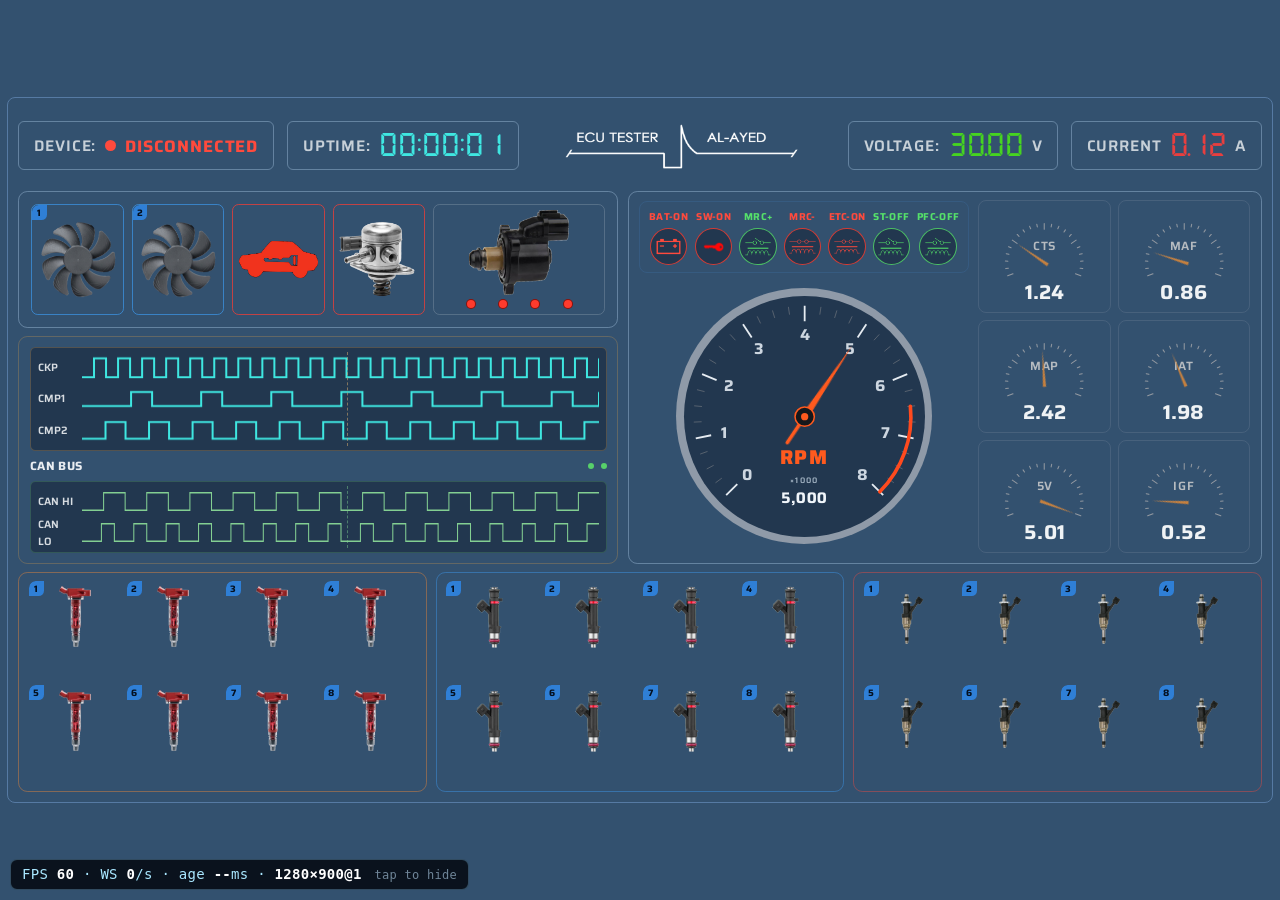
==== commit 85fe9816: "feat(web): universal old-TV compat (ES5+flexbox) + parametric scope + fan rework Client tested on an" ====
--- a/web/index.html
+++ b/web/index.html
@@ -78,7 +78,7 @@
             <img src="assets/img/fan.png" alt="FAN 2">
           </div>
           <div class="status-cell status-cell--red" data-cell="imo">
-            <img src="assets/img/immo.png" alt="IMO immobilizer">
+            <img src="assets/img/imo2.png" alt="IMO immobilizer">
           </div>
           <div class="status-cell status-cell--red" data-cell="hip">
             <img src="assets/img/hip.png" alt="HIP high-pressure pump">
@@ -205,8 +205,13 @@
   </div>
 </div>
 
+<!-- Classic scripts (NOT ES modules): old TV browsers (< Chromium 61) don't run
+     type="module", which left them stuck in demo mode. Load order matters:
+     app.js (ECU API + ECUqs) -> protocol -> websocket -> live -> diag. -->
 <script src="app.js"></script>
-<script type="module" src="js/live.js"></script>
+<script src="js/protocol.js"></script>
+<script src="js/websocket.js"></script>
+<script src="js/live.js"></script>
 <script src="js/diag.js"></script>
 </body>
 </html>
--- a/web/style.css
+++ b/web/style.css
@@ -49,13 +49,11 @@
   --navy: #33516f;        /* unified marine background ("white navy") */
   --navy-deep: #22374f;   /* scope screens + dial faces */
   --line: rgba(160, 190, 220, 0.45); /* default panel border */
-  --fan-dur-a: 0.83s;
-  --fan-dur-b: 0.97s;
   --spark-dur: 1.11s;
   --spray-dur: 1.02s;
   --gdi-dur: 0.97s;
-  --canh-dur: 1.35s;
-  --canl-dur: 1.55s;
+  --canh-dur: 12s;   /* slow, smooth CAN scroll */
+  --canl-dur: 15s;
 }
 
 * { box-sizing: border-box; }
@@ -229,14 +227,15 @@
   border-radius: 14px;
   padding: 18px;
   border: 1px solid var(--line);
-  display: grid;
-  grid-template-columns: 1fr 1fr 1fr 1fr 2fr;
-  grid-template-rows: 1fr;
-  gap: 12px;
+  /* flex, not grid: CSS grid is unsupported on old TV browsers (< Chromium 57),
+     where it scrambled the cells. Spacing via cell margins (flex `gap` needs 84+). */
+  display: flex;
 }
 
 .status-cell {
   position: relative;
+  flex: 1;
+  margin-left: 12px;
   display: flex;
   flex-direction: column;
   align-items: center;
@@ -248,6 +247,7 @@
   font-weight: 700;
   letter-spacing: .05em;
 }
+.status-cell:first-child { margin-left: 0; }
 .status-cell img {
   flex: 1;
   min-height: 0;
@@ -259,16 +259,20 @@
   color: #5fb8ff;
   border: 1px solid rgba(63, 164, 255, 0.6);
 }
-/* Stepped timing everywhere below: a continuous 60 Hz animation damages the
-   screen every frame; steps(N) repaints ~10–35×/s — reads the same on a bench,
-   costs a fraction on software-rendering TVs. */
 .status-cell--fan img {
   width: 180px;
   transform-origin: 50% 50%;
   will-change: transform;
-  animation: fan-spin var(--fan-dur-a) steps(24, end) infinite;
-}
-.status-cell--fan2 img { animation: fan-spin var(--fan-dur-b) steps(24, end) infinite reverse; }
+}
+/* On = ease-in spin-up (one rev) then a steady clockwise spin; both fans turn the
+   SAME way. Off = setFanRunning() freezes the live angle and this transition coasts
+   it to a stop. Constant speed, no RPM link. */
+.status-cell--fan.fan-run img {
+  animation: fan-spin 1.05s ease-in, fan-spin 1.15s linear 1.05s infinite;
+}
+.status-cell--fan.fan-coast img {
+  transition: transform 1.15s cubic-bezier(0.15, 0.6, 0.3, 1);
+}
 
 .status-cell--red {
   color: #ff5b50;
@@ -276,6 +280,7 @@
 }
 
 .status-cell--iac {
+  flex: 2;
   color: #e8edf2;
   border: 1px solid rgba(150, 165, 180, 0.35);
 }
@@ -413,7 +418,7 @@
   background-repeat: repeat-x;
   background-size: 50% 100%;
   will-change: transform;
-  animation: can-scroll 1.5s steps(48, end) infinite;
+  animation: can-scroll 12s linear infinite; /* slow + smooth (linear, not stepped) */
 }
 @keyframes can-scroll {
   from { transform: translateX(0); }
@@ -593,14 +598,15 @@
 .mini-gauges {
   flex: 1;
   min-width: 0;
-  display: grid;
-  grid-template-columns: repeat(2, 1fr);
-  grid-template-rows: repeat(3, 170px);
+  display: flex;
+  flex-wrap: wrap;
   align-content: center;
-  gap: 10px;
 }
 .mini-gauge {
   position: relative;
+  width: calc(50% - 5px); /* 2 columns; 10px gutter via margins (old-TV safe) */
+  height: 170px;
+  margin: 0 0 10px 0;
   border-radius: 12px;
   overflow: hidden;
   border: 1px solid rgba(122, 138, 158, 0.28);
@@ -609,6 +615,8 @@
   justify-content: center;
   padding: 8px 6px;
 }
+.mini-gauge:nth-child(odd) { margin-right: 10px; }
+.mini-gauge:nth-child(n+5) { margin-bottom: 0; } /* last row: no bottom gutter (match grid) */
 .mg-inner {
   position: relative;
   width: 100%;
@@ -691,14 +699,15 @@
 .bank-grid {
   flex: 1;
   min-height: 0;
-  display: grid;
-  grid-template-columns: repeat(4, 1fr);
-  grid-template-rows: repeat(2, 1fr);
-  gap: 10px;
+  display: flex;
+  flex-wrap: wrap;
 }
 
 .bank-cell {
   position: relative;
+  width: calc(25% - 7.5px); /* 4 columns; 10px gutters via margins (old-TV safe) */
+  height: 146px;            /* 2 rows in the ~302px bank-grid (matches the old grid) */
+  margin: 0 10px 10px 0;
   border-radius: 10px;
   display: flex;
   flex-direction: column;
@@ -707,6 +716,8 @@
   padding: 4px;
   contain: paint; /* spark/spray damage never repaints outside the cell */
 }
+.bank-cell:nth-child(4n) { margin-right: 0; }
+.bank-cell:nth-child(n+5) { margin-bottom: 0; }
 
 .bank-cell > img {
   height: 92px;
@@ -797,10 +808,7 @@
   opacity: 0;
 }
 
-/* fans freeze in place while their status bit is clear */
-.stage.is-live .status-cell--fan:not(.is-active) img {
-  animation-play-state: paused;
-}
+/* fans are gated by setFanRunning (fan-run / fan-coast classes) in app.js, not CSS */
 
 /* IMO / HIP cells go dark when inactive */
 .stage.is-live .status-cell--red:not(.is-active) {
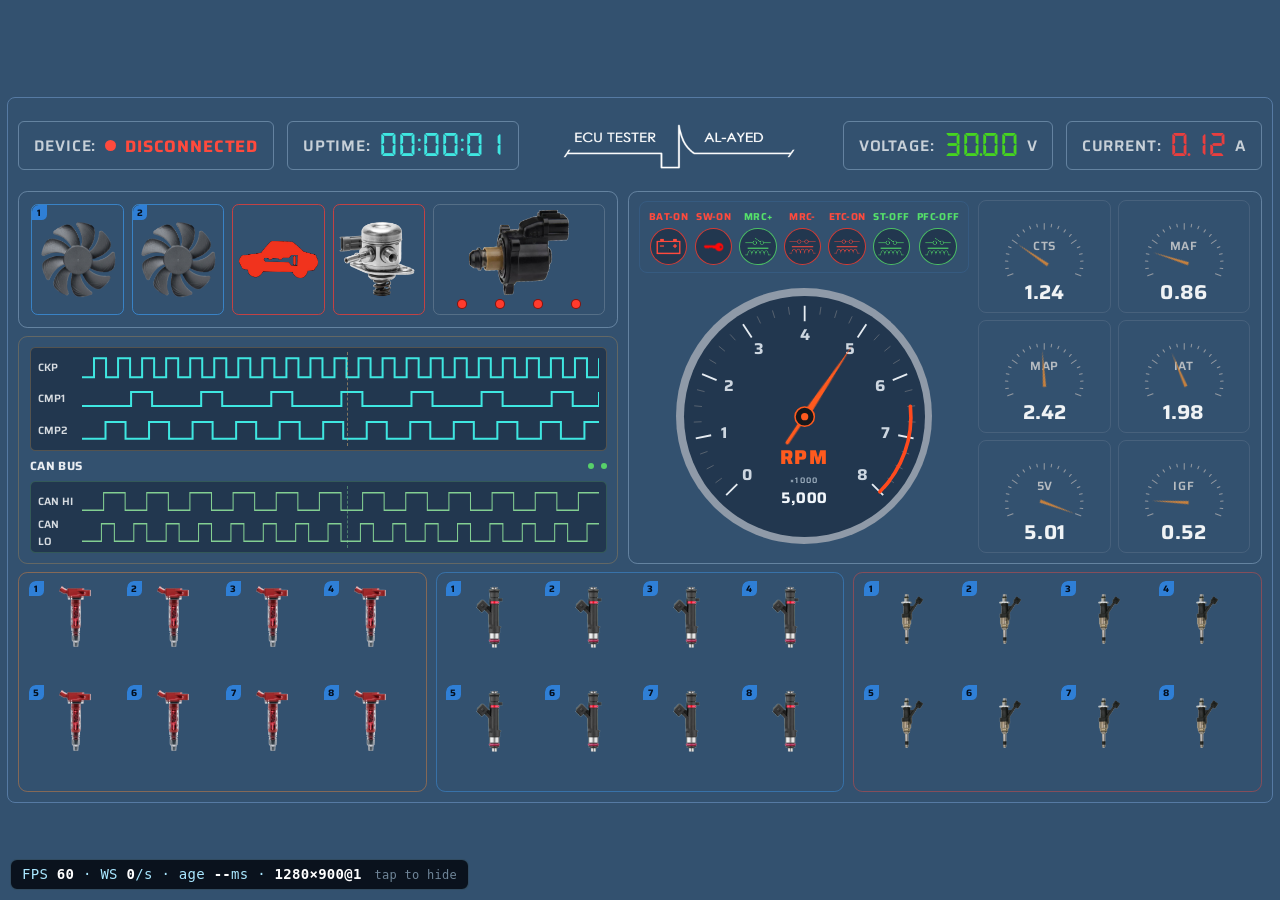
==== commit af9bee33: "perf(web+fw): TV FPS pass — waveform stream off by default, stepped CAN, composited wobble + old-TV " ====
--- a/web/index.html
+++ b/web/index.html
@@ -53,7 +53,7 @@
 
       <!-- CURRENT -->
       <div class="readout">
-        <span class="readout-label">CURRENT</span>
+        <span class="readout-label">CURRENT:</span>
         <div class="seg seg--current">
           <span class="seg-value" id="current">0.12</span>
         </div>
@@ -116,8 +116,9 @@
             <span class="scope-header-dot"></span>
           </div>
           <!-- CAN plot (decorative — no CAN channel in protocol v1). The scroll
-               animates the <svg> element itself so it stays GPU-composited;
-               transforms inside an SVG repaint per frame on TV browsers. -->
+               is a stepped (steps()) transform of a background-image div:
+               composited, and it damages the screen a few times a second
+               instead of every frame (see .can-scroll in style.css). -->
           <div class="scope-plot scope-plot--can">
             <div class="scope-cursor"></div>
             <div class="trace-row">
@@ -161,14 +162,16 @@
                       <text x="296.2" y="296.2">8</text>
                     </g>
                   </svg>
-                  <!-- needle in its own svg: rotating the element (not a group
-                       inside the dial svg) stays on the compositor -->
-                  <svg id="rpm-needle" viewBox="0 0 400 400">
-                    <g class="rpm-needle-wobble">
+                  <!-- needle: the wrapper div carries the value rotation, the
+                       svg element carries the demo wobble — both element-level
+                       transforms (compositor-only); nothing rotates INSIDE an
+                       svg (that repaints the dial per frame on TV renderers) -->
+                  <div id="rpm-needle">
+                    <svg class="rpm-needle-wobble" viewBox="0 0 400 400">
                       <polygon points="200,58 206,200 194,200" fill="#ff5a1e"></polygon>
                       <line x1="200" y1="200" x2="200" y2="252" stroke="#ff5a1e" stroke-width="6" stroke-linecap="round"></line>
-                    </g>
-                  </svg>
+                    </svg>
+                  </div>
                   <svg viewBox="0 0 400 400" aria-hidden="true">
                     <circle cx="200" cy="200" r="16" fill="#15181c" stroke="#ff5a1e" stroke-width="2.5"></circle>
                     <circle cx="200" cy="200" r="6" fill="#ff5a1e"></circle>
--- a/web/style.css
+++ b/web/style.css
@@ -110,15 +110,20 @@
   overflow: hidden;
 }
 
-/* Outer frame — flat bezel line on the unified background */
+/* Outer frame — flat bezel line on the unified background.
+   No `inset:` (needs Chromium 87+) and no flex `gap` (needs 84+) anywhere in
+   this file — the old bench TV (~Chromium 49–60) ignores both silently, which
+   collapsed every gutter and unpinned this frame. Gutters are child margins. */
 .frame {
   position: absolute;
-  inset: 10px;
+  top: 10px;
+  right: 10px;
+  bottom: 10px;
+  left: 10px;
   border-radius: 12px;
   padding: 16px;
   display: flex;
   flex-direction: column;
-  gap: 12px;
   background: var(--navy);
   border: 2px solid #567aa3;
 }
@@ -131,18 +136,18 @@
   flex: none;
   display: flex;
   align-items: center;
-  gap: 20px;
-}
+}
+.topbar > * + * { margin-left: 20px; }
 
 .readout {
   display: flex;
   align-items: center;
-  gap: 12px;
   padding: 16px 22px;
   border-radius: 9px;
   border: 1px solid var(--line);
 }
-.readout--device { gap: 13px; }
+.readout > * + * { margin-left: 12px; }
+.readout--device > * + * { margin-left: 13px; }
 
 .readout-label {
   color: #c7d0d8;
@@ -207,8 +212,8 @@
 .mid {
   flex: 1;
   min-height: 0;
-  display: flex;
-  gap: 14px;
+  margin-top: 12px;
+  display: flex;
 }
 
 .left-col {
@@ -216,7 +221,6 @@
   flex: none;
   display: flex;
   flex-direction: column;
-  gap: 12px;
   min-height: 0;
 }
 
@@ -240,7 +244,6 @@
   flex-direction: column;
   align-items: center;
   justify-content: center;
-  gap: 4px;
   padding: 8px;
   overflow: hidden;
   border-radius: 10px;
@@ -288,9 +291,10 @@
 .iac-leds {
   flex: none;
   display: flex;
-  justify-content: space-evenly;
-  align-items: center;
-  width: 100%;
+  justify-content: space-around; /* not space-evenly — needs Chromium 60+ */
+  align-items: center;
+  width: 100%;
+  margin-top: 4px;
   padding: 2px 6px 0;
 }
 .iac-led {
@@ -328,13 +332,14 @@
 .scope {
   flex: 1;
   min-height: 0;
+  margin-top: 12px;
   border-radius: 14px;
   padding: 14px 16px;
   border: 1px solid rgba(200, 150, 80, 0.32);
   display: flex;
   flex-direction: column;
-  gap: 8px;
-}
+}
+.scope > * + * { margin-top: 8px; }
 
 .scope-plot {
   position: relative;
@@ -351,7 +356,6 @@
   /* label column + one shared canvas (see app.js scope section) */
   flex-direction: row;
   align-items: stretch;
-  gap: 10px;
 }
 .scope-plot--can {
   flex: 1;
@@ -373,7 +377,6 @@
   flex: 1;
   display: flex;
   align-items: center;
-  gap: 10px;
   min-height: 0;
 }
 .trace-label {
@@ -397,6 +400,7 @@
 #scope-canvas {
   flex: 1;
   min-width: 0;
+  margin-left: 10px;
   display: block;
 }
 
@@ -406,6 +410,7 @@
 .trace-clip {
   flex: 1;
   height: 34px;
+  margin-left: 10px;
   position: relative;
   overflow: hidden;
 }
@@ -418,7 +423,10 @@
   background-repeat: repeat-x;
   background-size: 50% 100%;
   will-change: transform;
-  animation: can-scroll 12s linear infinite; /* slow + smooth (linear, not stepped) */
+  /* stepped, not linear: a smooth 60 Hz transform keeps the software
+     compositor re-blending this strip every frame; steps(96) reads the same
+     slow crawl at ~8 blends/s (≈87% fewer) */
+  animation: can-scroll 12s steps(96) infinite;
 }
 @keyframes can-scroll {
   from { transform: translateX(0); }
@@ -428,8 +436,8 @@
 .scope-header {
   display: flex;
   align-items: center;
-  gap: 10px;
-}
+}
+.scope-header > * + * { margin-left: 10px; }
 .scope-header-title {
   color: #e9edf1;
   font-weight: 700;
@@ -450,6 +458,7 @@
 .gauges-panel {
   flex: 1;
   min-width: 0;
+  margin-left: 14px;
   position: relative;
   border-radius: 14px;
   padding: 14px 16px 16px;
@@ -462,7 +471,6 @@
   flex: 1;
   min-height: 0;
   display: flex;
-  gap: 14px;
 }
 
 .gauges-left {
@@ -470,7 +478,6 @@
   flex: none;
   display: flex;
   flex-direction: column;
-  gap: 12px;
   min-height: 0;
 }
 
@@ -488,7 +495,6 @@
   display: flex;
   flex-direction: column;
   align-items: center;
-  gap: 6px;
 }
 .indicator-label {
   font-weight: 700;
@@ -498,6 +504,7 @@
 .indicator-circle {
   width: 56px;
   height: 56px;
+  margin-top: 6px;
   border-radius: 50%;
   overflow: hidden;
   display: flex;
@@ -523,6 +530,7 @@
 .rpm-wrap {
   flex: 1;
   min-height: 0;
+  margin-top: 12px;
   display: flex;
   align-items: center;
   justify-content: center;
@@ -547,20 +555,26 @@
 }
 .rpm-face svg {
   position: absolute;
-  inset: 0;
+  left: 0;
+  top: 0;
   width: 100%;
   height: 100%;
 }
 #rpm-needle {
-  /* an <svg> element (not a group inside the dial): its CSS rotation is
-     composited; needles step at the data rate (no glide transition — that
-     repaints per frame on non-composited renderers) */
+  /* wrapper DIV carrying the value rotation; the wobble animates the <svg>
+     ELEMENT inside it. Both are element-level transforms (composited) —
+     nothing ever rotates inside an svg (that repaints the dial per frame on
+     TV renderers). Needles step at the data rate (no glide transition). */
+  position: absolute;
+  left: 0;
+  top: 0;
+  width: 100%;
+  height: 100%;
   transform-origin: 50% 50%;
   will-change: transform;
 }
 .rpm-needle-wobble {
-  transform-origin: 200px 200px;
-  transform-box: view-box;
+  transform-origin: 50% 50%;
   animation: rpm-needle-wobble 1.6s ease-in-out infinite; /* demo only */
 }
 .rpm-center {
@@ -598,6 +612,7 @@
 .mini-gauges {
   flex: 1;
   min-width: 0;
+  margin-left: 14px;
   display: flex;
   flex-wrap: wrap;
   align-content: center;
@@ -653,24 +668,23 @@
   letter-spacing: .01em;
   pointer-events: none;
 }
-.mg-needle {
-  transform-origin: 70px 60px;
-  transform-box: view-box;
-  animation: mini-needle-wobble 3.2s ease-in-out infinite; /* demo only */
-}
-/* overlay svg carrying the value rotation (composited element transform);
-   pivot = needle hub (70,60) in the 140×106 viewBox.
-   Selector must out-rank `.mg-inner svg` (position: relative) or the needle
-   falls into flow below the dial and the tile clips it. */
-.mg-inner svg.mg-needle-rot {
+/* overlay DIV carrying the value rotation (composited element transform);
+   pivot = needle hub (70,60) in the 140×106 viewBox => 50% 56.6%. The demo
+   wobble animates the <svg> ELEMENT inside it (also composited) — never the
+   polygon: a transform inside an svg repaints the whole gauge per frame. */
+.mg-needle-rot {
   position: absolute;
   left: 0;
   top: 0;
   width: 100%;
   height: 100%;
-  overflow: visible;
   transform-origin: 50% 56.6%;
   will-change: transform;
+}
+.mg-needle-rot svg {
+  height: 100%;
+  transform-origin: 50% 56.6%;
+  animation: mini-needle-wobble 3.2s ease-in-out infinite; /* demo only */
 }
 
 /* ==========================================================================
@@ -679,9 +693,10 @@
 .banks {
   height: 330px;
   flex: none;
-  display: flex;
-  gap: 14px;
-}
+  margin-top: 12px;
+  display: flex;
+}
+.bank + .bank { margin-left: 14px; }
 
 .bank {
   flex: 1;
@@ -736,8 +751,9 @@
   position: relative;
   contain: layout;
 }
-/* .anim-layer: no will-change — 24 permanently promoted layers exhaust TV GPU
-   memory; an element animates onto its own layer only while active */
+/* .anim-layer sprites get `will-change: opacity` in their holders below —
+   deliberate (web/README.md): each spark/spray owns a small cached layer so
+   the static page rasterizes once and per frame only animated bitmaps blend */
 
 /* Spark effect (coils) */
 .spark-holder {
@@ -833,7 +849,7 @@
 }
 
 /* real data replaces the demo needle wobble */
-.stage.is-live .mg-needle,
+.stage.is-live .mg-needle-rot svg,
 .stage.is-live .rpm-needle-wobble {
   animation: none;
 }
